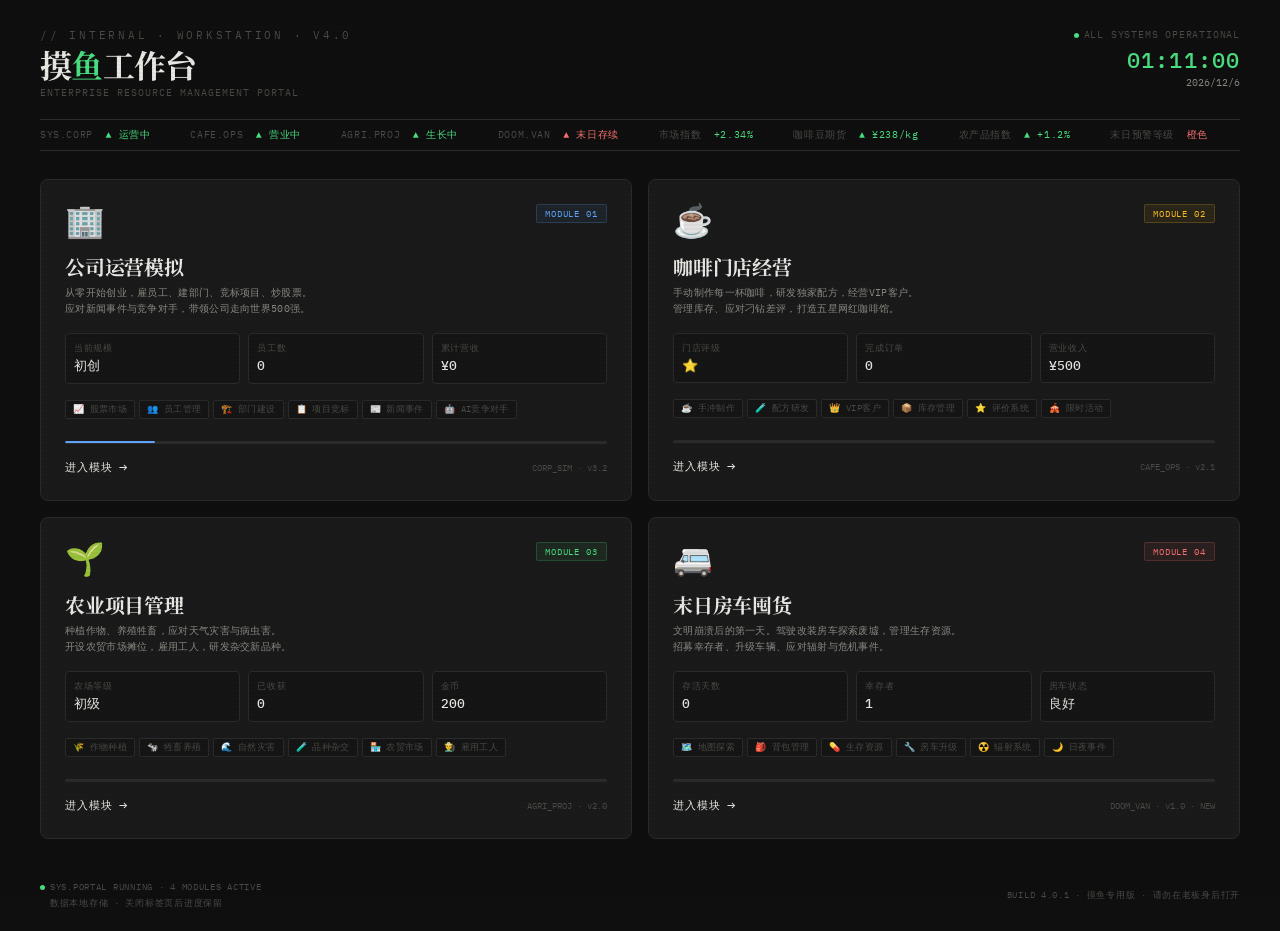
==== index.html @ 3b5c315c "Moyu games" ====
<!DOCTYPE html>
<html lang="zh-CN">
<head>
<meta charset="UTF-8">
<title>摸鱼工作台 · 内部系统</title>
<style>
@import url('https://fonts.googleapis.com/css2?family=IBM+Plex+Mono:wght@300;400;500;600&family=Noto+Serif+SC:wght@400;600;700&display=swap');
:root{
  --bg:#0e0f0e;--surface:#141514;--card:#191a19;--border:#2a2b2a;--border-l:#363736;
  --text:#e8e8e4;--muted:#8a8a84;--faint:#4a4a46;
  --green:#4ade80;--green-d:#16a34a;--green-l:rgba(74,222,128,.08);
  --amber:#fbbf24;--amber-d:#d97706;
  --blue:#60a5fa;--blue-d:#2563eb;--blue-l:rgba(96,165,250,.08);
  --red:#f87171;--red-d:#dc2626;
  --purple:#c084fc;
  --mono:'IBM Plex Mono',monospace;--serif:'Noto Serif SC',serif;
}
*{box-sizing:border-box;margin:0;padding:0}
html,body{height:100%}
body{font-family:var(--mono);background:var(--bg);color:var(--text);min-height:100vh;overflow-x:hidden}

/* SCANLINE OVERLAY */
body::after{content:'';position:fixed;inset:0;background:repeating-linear-gradient(0deg,transparent,transparent 2px,rgba(0,0,0,.03) 2px,rgba(0,0,0,.03) 4px);pointer-events:none;z-index:9999}

/* HEADER */
.header{padding:28px 40px 0;display:flex;align-items:flex-start;justify-content:space-between}
.logo-block{}
.logo-main{font-size:11px;letter-spacing:.25em;text-transform:uppercase;color:var(--faint);margin-bottom:6px}
.logo-title{font-family:var(--serif);font-size:32px;font-weight:700;color:var(--text);letter-spacing:-.02em;line-height:1}
.logo-title em{color:var(--green);font-style:normal}
.logo-sub{font-size:10px;color:var(--faint);letter-spacing:.1em;margin-top:6px}
.header-right{text-align:right}
.sys-status{font-size:10px;color:var(--faint);letter-spacing:.08em}
.sys-time{font-size:22px;font-weight:500;color:var(--green);letter-spacing:.05em;margin-top:4px}
.sys-date{font-size:10px;color:var(--muted);margin-top:2px}

/* TICKER */
.ticker{margin:20px 40px 0;border-top:1px solid var(--border);border-bottom:1px solid var(--border);padding:8px 0;overflow:hidden;position:relative}
.ticker-inner{display:flex;gap:40px;animation:ticker 30s linear infinite;white-space:nowrap}
.ticker-item{font-size:10px;color:var(--faint);letter-spacing:.06em}
.ticker-item span{color:var(--green);margin-left:6px}
@keyframes ticker{0%{transform:translateX(0)}100%{transform:translateX(-50%)}}

/* MAIN GRID */
.main{padding:28px 40px 40px;display:grid;grid-template-columns:1fr 1fr;grid-template-rows:auto auto;gap:16px}

/* GAME CARD */
.game-card{
  background:var(--card);border:1px solid var(--border);border-radius:8px;
  padding:24px;cursor:pointer;position:relative;overflow:hidden;
  transition:border-color .2s,transform .15s;
  display:flex;flex-direction:column;
}
.game-card:hover{border-color:var(--border-l);transform:translateY(-1px)}
.game-card::before{content:'';position:absolute;inset:0;opacity:0;transition:opacity .2s;pointer-events:none}
.game-card.corp::before{background:radial-gradient(ellipse at top left,rgba(96,165,250,.06),transparent 60%)}
.game-card.cafe::before{background:radial-gradient(ellipse at top left,rgba(251,191,36,.06),transparent 60%)}
.game-card.farm::before{background:radial-gradient(ellipse at top left,rgba(74,222,128,.06),transparent 60%)}
.game-card.doom::before{background:radial-gradient(ellipse at top left,rgba(248,113,113,.06),transparent 60%)}
.game-card:hover::before{opacity:1}

.card-top{display:flex;align-items:flex-start;justify-content:space-between;margin-bottom:16px}
.card-icon{font-size:32px;line-height:1}
.card-badge{font-size:9px;letter-spacing:.1em;padding:3px 8px;border-radius:2px;text-transform:uppercase}
.badge-blue{background:var(--blue-l);color:var(--blue);border:1px solid rgba(96,165,250,.2)}
.badge-amber{background:rgba(251,191,36,.08);color:var(--amber);border:1px solid rgba(251,191,36,.2)}
.badge-green{background:var(--green-l);color:var(--green);border:1px solid rgba(74,222,128,.2)}
.badge-red{background:rgba(248,113,113,.08);color:var(--red);border:1px solid rgba(248,113,113,.2)}

.card-name{font-family:var(--serif);font-size:20px;font-weight:700;color:var(--text);margin-bottom:4px;letter-spacing:-.01em}
.card-desc{font-size:10px;color:var(--muted);line-height:1.6;letter-spacing:.03em;margin-bottom:16px}

.card-stats{display:grid;grid-template-columns:repeat(3,1fr);gap:8px;margin-bottom:16px}
.cs{background:var(--surface);border:1px solid var(--border);border-radius:4px;padding:8px}
.cs-lbl{font-size:9px;color:var(--faint);text-transform:uppercase;letter-spacing:.08em;margin-bottom:2px}
.cs-val{font-size:13px;font-weight:500;color:var(--text)}

.card-features{display:flex;flex-wrap:wrap;gap:4px;margin-bottom:16px}
.feat{font-size:9px;color:var(--faint);background:var(--surface);border:1px solid var(--border);padding:2px 7px;border-radius:2px;letter-spacing:.04em}

.card-enter{display:flex;align-items:center;justify-content:space-between;padding-top:14px;border-top:1px solid var(--border)}
.enter-btn{font-size:11px;letter-spacing:.08em;color:var(--text);display:flex;align-items:center;gap:6px}
.enter-arrow{font-size:14px;transition:transform .2s}
.game-card:hover .enter-arrow{transform:translateX(4px)}
.enter-hint{font-size:9px;color:var(--faint)}

/* PROGRESS BAR */
.mini-bar{height:2px;background:var(--border);border-radius:1px;margin-top:6px;overflow:hidden}
.mini-fill{height:100%;border-radius:1px;transition:width .5s}
.fill-blue{background:var(--blue)}.fill-amber{background:var(--amber)}.fill-green{background:var(--green)}.fill-red{background:var(--red)}

/* BOTTOM STATUS */
.bottom{padding:0 40px 20px;display:flex;align-items:center;justify-content:space-between}
.sys-info{font-size:9px;color:var(--faint);letter-spacing:.08em;line-height:1.8}
.ver{font-size:9px;color:var(--faint);letter-spacing:.08em}

/* PULSE DOT */
.pdot{display:inline-block;width:5px;height:5px;border-radius:50%;margin-right:5px;vertical-align:middle}
.pdot-g{background:var(--green);animation:pdot 2s infinite}
.pdot-a{background:var(--amber);animation:pdot 2s .5s infinite}
@keyframes pdot{0%,100%{opacity:1}50%{opacity:.3}}

@keyframes fadeUp{from{opacity:0;transform:translateY(12px)}to{opacity:1;transform:translateY(0)}}
.game-card{animation:fadeUp .4s ease both}
.game-card:nth-child(1){animation-delay:.05s}
.game-card:nth-child(2){animation-delay:.1s}
.game-card:nth-child(3){animation-delay:.15s}
.game-card:nth-child(4){animation-delay:.2s}
</style>
</head>
<body>

<div class="header">
  <div class="logo-block">
    <div class="logo-main">// internal · workstation · v4.0</div>
    <div class="logo-title">摸<em>鱼</em>工作台</div>
    <div class="logo-sub">ENTERPRISE RESOURCE MANAGEMENT PORTAL</div>
  </div>
  <div class="header-right">
    <div class="sys-status"><span class="pdot pdot-g"></span>ALL SYSTEMS OPERATIONAL</div>
    <div class="sys-time" id="hub-time">--:--:--</div>
    <div class="sys-date" id="hub-date">----/--/--</div>
  </div>
</div>

<div class="ticker">
  <div class="ticker-inner" id="ticker-inner">
    <span class="ticker-item">SYS.CORP <span>▲ 运营中</span></span>
    <span class="ticker-item">CAFE.OPS <span>▲ 营业中</span></span>
    <span class="ticker-item">AGRI.PROJ <span>▲ 生长中</span></span>
    <span class="ticker-item">DOOM.VAN <span style="color:var(--red)">▲ 末日存续</span></span>
    <span class="ticker-item">市场指数 <span>+2.34%</span></span>
    <span class="ticker-item">咖啡豆期货 <span>▲ ¥238/kg</span></span>
    <span class="ticker-item">农产品指数 <span>▲ +1.2%</span></span>
    <span class="ticker-item">末日预警等级 <span style="color:var(--red)">橙色</span></span>
    <span class="ticker-item">SYS.CORP <span>▲ 运营中</span></span>
    <span class="ticker-item">CAFE.OPS <span>▲ 营业中</span></span>
    <span class="ticker-item">AGRI.PROJ <span>▲ 生长中</span></span>
    <span class="ticker-item">DOOM.VAN <span style="color:var(--red)">▲ 末日存续</span></span>
    <span class="ticker-item">市场指数 <span>+2.34%</span></span>
    <span class="ticker-item">咖啡豆期货 <span>▲ ¥238/kg</span></span>
    <span class="ticker-item">农产品指数 <span>▲ +1.2%</span></span>
    <span class="ticker-item">末日预警等级 <span style="color:var(--red)">橙色</span></span>
  </div>
</div>

<div class="main">
  <!-- CORP -->
  <div class="game-card corp" onclick="location.href='corp.html'">
    <div class="card-top">
      <div class="card-icon">🏢</div>
      <div class="card-badge badge-blue">MODULE 01</div>
    </div>
    <div class="card-name">公司运营模拟</div>
    <div class="card-desc">从零开始创业，雇员工、建部门、竞标项目、炒股票。<br>应对新闻事件与竞争对手，带领公司走向世界500强。</div>
    <div class="card-stats">
      <div class="cs"><div class="cs-lbl">当前规模</div><div class="cs-val" id="h-corp-size">初创</div></div>
      <div class="cs"><div class="cs-lbl">员工数</div><div class="cs-val" id="h-corp-staff">0</div></div>
      <div class="cs"><div class="cs-lbl">累计营收</div><div class="cs-val" id="h-corp-rev">¥0</div></div>
    </div>
    <div class="card-features">
      <span class="feat">📈 股票市场</span><span class="feat">👥 员工管理</span><span class="feat">🏗️ 部门建设</span>
      <span class="feat">📋 项目竞标</span><span class="feat">📰 新闻事件</span><span class="feat">🤖 AI竞争对手</span>
    </div>
    <div class="mini-bar"><div class="mini-fill fill-blue" id="h-corp-bar" style="width:5%"></div></div>
    <div class="card-enter">
      <div class="enter-btn">进入模块 <span class="enter-arrow">→</span></div>
      <div class="enter-hint">CORP_SIM · v3.2</div>
    </div>
  </div>

  <!-- CAFE -->
  <div class="game-card cafe" onclick="location.href='cafe.html'">
    <div class="card-top">
      <div class="card-icon">☕</div>
      <div class="card-badge badge-amber">MODULE 02</div>
    </div>
    <div class="card-name">咖啡门店经营</div>
    <div class="card-desc">手动制作每一杯咖啡，研发独家配方，经营VIP客户。<br>管理库存、应对刁钻差评，打造五星网红咖啡馆。</div>
    <div class="card-stats">
      <div class="cs"><div class="cs-lbl">门店评级</div><div class="cs-val" id="h-cafe-rating">⭐</div></div>
      <div class="cs"><div class="cs-lbl">完成订单</div><div class="cs-val" id="h-cafe-orders">0</div></div>
      <div class="cs"><div class="cs-lbl">营业收入</div><div class="cs-val" id="h-cafe-cash">¥500</div></div>
    </div>
    <div class="card-features">
      <span class="feat">☕ 手冲制作</span><span class="feat">🧪 配方研发</span><span class="feat">👑 VIP客户</span>
      <span class="feat">📦 库存管理</span><span class="feat">⭐ 评价系统</span><span class="feat">🎪 限时活动</span>
    </div>
    <div class="mini-bar"><div class="mini-fill fill-amber" id="h-cafe-bar" style="width:5%"></div></div>
    <div class="card-enter">
      <div class="enter-btn">进入模块 <span class="enter-arrow">→</span></div>
      <div class="enter-hint">CAFE_OPS · v2.1</div>
    </div>
  </div>

  <!-- FARM -->
  <div class="game-card farm" onclick="location.href='farm.html'">
    <div class="card-top">
      <div class="card-icon">🌱</div>
      <div class="card-badge badge-green">MODULE 03</div>
    </div>
    <div class="card-name">农业项目管理</div>
    <div class="card-desc">种植作物、养殖牲畜，应对天气灾害与病虫害。<br>开设农贸市场摊位，雇用工人，研发杂交新品种。</div>
    <div class="card-stats">
      <div class="cs"><div class="cs-lbl">农场等级</div><div class="cs-val" id="h-farm-level">初级</div></div>
      <div class="cs"><div class="cs-lbl">已收获</div><div class="cs-val" id="h-farm-harvest">0</div></div>
      <div class="cs"><div class="cs-lbl">金币</div><div class="cs-val" id="h-farm-gold">200</div></div>
    </div>
    <div class="card-features">
      <span class="feat">🌾 作物种植</span><span class="feat">🐄 牲畜养殖</span><span class="feat">🌊 自然灾害</span>
      <span class="feat">🧪 品种杂交</span><span class="feat">🏪 农贸市场</span><span class="feat">👨‍🌾 雇用工人</span>
    </div>
    <div class="mini-bar"><div class="mini-fill fill-green" id="h-farm-bar" style="width:5%"></div></div>
    <div class="card-enter">
      <div class="enter-btn">进入模块 <span class="enter-arrow">→</span></div>
      <div class="enter-hint">AGRI_PROJ · v2.0</div>
    </div>
  </div>

  <!-- DOOM -->
  <div class="game-card doom" onclick="location.href='doom.html'">
    <div class="card-top">
      <div class="card-icon">🚐</div>
      <div class="card-badge badge-red">MODULE 04</div>
    </div>
    <div class="card-name">末日房车囤货</div>
    <div class="card-desc">文明崩溃后的第一天。驾驶改装房车探索废墟，管理生存资源。<br>招募幸存者、升级车辆、应对辐射与危机事件。</div>
    <div class="card-stats">
      <div class="cs"><div class="cs-lbl">存活天数</div><div class="cs-val" id="h-doom-days">0</div></div>
      <div class="cs"><div class="cs-lbl">幸存者</div><div class="cs-val" id="h-doom-surv">1</div></div>
      <div class="cs"><div class="cs-lbl">房车状态</div><div class="cs-val" id="h-doom-van">良好</div></div>
    </div>
    <div class="card-features">
      <span class="feat">🗺️ 地图探索</span><span class="feat">🎒 背包管理</span><span class="feat">💊 生存资源</span>
      <span class="feat">🔧 房车升级</span><span class="feat">☢️ 辐射系统</span><span class="feat">🌙 日夜事件</span>
    </div>
    <div class="mini-bar"><div class="mini-fill fill-red" id="h-doom-bar" style="width:5%"></div></div>
    <div class="card-enter">
      <div class="enter-btn">进入模块 <span class="enter-arrow">→</span></div>
      <div class="enter-hint">DOOM_VAN · v1.0 · NEW</div>
    </div>
  </div>
</div>

<div class="bottom">
  <div class="sys-info">
    <span class="pdot pdot-g"></span>SYS.PORTAL RUNNING · 4 MODULES ACTIVE<br>
    <span style="margin-left:10px">数据本地存储 · 关闭标签页后进度保留</span>
  </div>
  <div class="ver">BUILD 4.0.1 · 摸鱼专用版 · 请勿在老板身后打开</div>
</div>

<script>
function tick(){
  const n=new Date();
  document.getElementById('hub-time').textContent=n.toTimeString().slice(0,8);
  document.getElementById('hub-date').textContent=n.toLocaleDateString('zh-CN');
  // Load saved data
  try{
    const cs=JSON.parse(localStorage.getItem('corp')||'{}');
    const lvls=['初创','小型','中型','大型','跨国','500强'];
    document.getElementById('h-corp-size').textContent=lvls[Math.min((cs.level||1)-1,5)];
    document.getElementById('h-corp-staff').textContent=Object.values(cs.staffCounts||{}).reduce((a,b)=>a+b,0);
    const t=cs.total||0;
    document.getElementById('h-corp-rev').textContent=t>=1e6?'¥'+(t/1e6).toFixed(1)+'M':t>=1e3?'¥'+(t/1e3).toFixed(0)+'K':'¥'+Math.floor(t);
    document.getElementById('h-corp-bar').style.width=Math.min(95,((cs.level||1)/6)*100)+'%';

    const cf=JSON.parse(localStorage.getItem('cafe')||'{}');
    const stars=['⭐','⭐⭐','⭐⭐⭐','⭐⭐⭐⭐','⭐⭐⭐⭐⭐'];
    document.getElementById('h-cafe-rating').textContent=stars[Math.min((cf.starLevel||0),4)];
    document.getElementById('h-cafe-orders').textContent=cf.done||0;
    const cc=cf.cash||500;
    document.getElementById('h-cafe-cash').textContent=cc>=1e3?'¥'+(cc/1e3).toFixed(1)+'K':'¥'+Math.floor(cc);
    document.getElementById('h-cafe-bar').style.width=Math.min(95,((cf.done||0)/500)*100)+'%';

    const fm=JSON.parse(localStorage.getItem('farm')||'{}');
    const fls=['初级','中级','高级','专家','大师'];
    document.getElementById('h-farm-level').textContent=fls[Math.min(Math.floor((fm.harvested||0)/50),4)];
    document.getElementById('h-farm-harvest').textContent=fm.harvested||0;
    document.getElementById('h-farm-gold').textContent=Math.floor(fm.gold||200);
    document.getElementById('h-farm-bar').style.width=Math.min(95,((fm.harvested||0)/500)*100)+'%';

    const dm=JSON.parse(localStorage.getItem('doom')||'{}');
    document.getElementById('h-doom-days').textContent=dm.day||0;
    document.getElementById('h-doom-surv').textContent=(dm.survivors||[]).length||1;
    const vhp=dm.vanHp||100;
    document.getElementById('h-doom-van').textContent=vhp>=80?'良好':vhp>=50?'受损':vhp>=25?'危险':'报废';
    document.getElementById('h-doom-bar').style.width=Math.min(95,((dm.day||0)/100)*100)+'%';
  }catch(e){}
}
setInterval(tick,1000);tick();
</script>
</body>
</html>
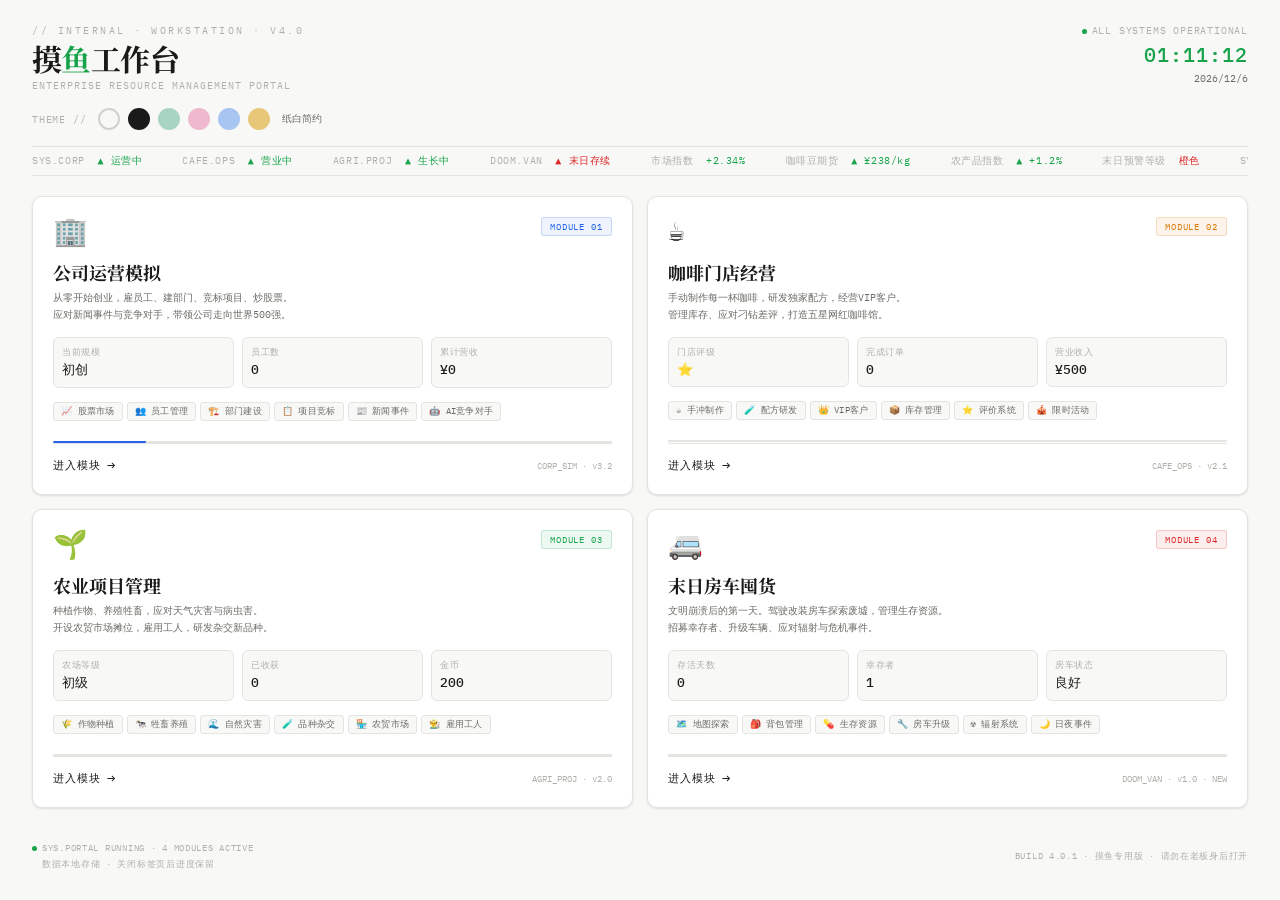
==== commit 42ff59ee: "update" ====
--- a/index.html
+++ b/index.html
@@ -2,95 +2,235 @@
 <html lang="zh-CN">
 <head>
 <meta charset="UTF-8">
+<meta name="viewport" content="width=device-width, initial-scale=1.0">
 <title>摸鱼工作台 · 内部系统</title>
 <style>
 @import url('https://fonts.googleapis.com/css2?family=IBM+Plex+Mono:wght@300;400;500;600&family=Noto+Serif+SC:wght@400;600;700&display=swap');
-:root{
-  --bg:#0e0f0e;--surface:#141514;--card:#191a19;--border:#2a2b2a;--border-l:#363736;
+
+/* ===== THEME DEFINITIONS ===== */
+:root {
+  --mono:'IBM Plex Mono',monospace;
+  --serif:'Noto Serif SC',serif;
+}
+
+/* 1. 纸白简约 (default) */
+[data-theme="white"] {
+  --bg:#f8f8f6;--surface:#ffffff;--card:#ffffff;
+  --border:#e4e4e0;--border-l:#d0d0cc;
+  --text:#1a1a18;--muted:#6b6b66;--faint:#b0b0aa;
+  --green:#16a34a;--green-d:#15803d;--green-l:rgba(22,163,74,.08);
+  --amber:#d97706;--amber-d:#b45309;
+  --blue:#2563eb;--blue-d:#1d4ed8;--blue-l:rgba(37,99,235,.08);
+  --red:#dc2626;--red-d:#b91c1c;
+  --purple:#7c3aed;
+  --shadow:0 1px 3px rgba(0,0,0,.08),0 1px 2px rgba(0,0,0,.04);
+  --scanline:none;
+}
+
+/* 2. 暗黑终端 */
+[data-theme="dark"] {
+  --bg:#0e0f0e;--surface:#141514;--card:#191a19;
+  --border:#2a2b2a;--border-l:#363736;
   --text:#e8e8e4;--muted:#8a8a84;--faint:#4a4a46;
   --green:#4ade80;--green-d:#16a34a;--green-l:rgba(74,222,128,.08);
   --amber:#fbbf24;--amber-d:#d97706;
   --blue:#60a5fa;--blue-d:#2563eb;--blue-l:rgba(96,165,250,.08);
   --red:#f87171;--red-d:#dc2626;
   --purple:#c084fc;
-  --mono:'IBM Plex Mono',monospace;--serif:'Noto Serif SC',serif;
-}
+  --shadow:none;
+  --scanline:repeating-linear-gradient(0deg,transparent,transparent 2px,rgba(0,0,0,.03) 2px,rgba(0,0,0,.03) 4px);
+}
+
+/* 3. 薄荷绿 */
+[data-theme="mint"] {
+  --bg:#f0f7f4;--surface:#ffffff;--card:#ffffff;
+  --border:#c8e6da;--border-l:#a8d5c2;
+  --text:#1a2e26;--muted:#5a7a6e;--faint:#a0bfb4;
+  --green:#0d9063;--green-d:#0a7a54;--green-l:rgba(13,144,99,.08);
+  --amber:#d97706;--amber-d:#b45309;
+  --blue:#0369a1;--blue-d:#075985;--blue-l:rgba(3,105,161,.08);
+  --red:#dc2626;--red-d:#b91c1c;
+  --purple:#6d28d9;
+  --shadow:0 1px 3px rgba(0,0,0,.06);
+  --scanline:none;
+}
+
+/* 4. 樱花粉 */
+[data-theme="sakura"] {
+  --bg:#fdf4f7;--surface:#ffffff;--card:#ffffff;
+  --border:#f0d0dc;--border-l:#e0b0c0;
+  --text:#2a1a20;--muted:#7a5060;--faint:#c4a0b0;
+  --green:#16a34a;--green-d:#15803d;--green-l:rgba(22,163,74,.08);
+  --amber:#d97706;--amber-d:#b45309;
+  --blue:#7c3aed;--blue-d:#6d28d9;--blue-l:rgba(124,58,237,.08);
+  --red:#e11d48;--red-d:#be123c;
+  --purple:#db2777;
+  --shadow:0 1px 3px rgba(180,80,100,.08);
+  --scanline:none;
+}
+
+/* 5. 天空蓝 */
+[data-theme="sky"] {
+  --bg:#f0f6ff;--surface:#ffffff;--card:#ffffff;
+  --border:#c8dcf8;--border-l:#a8c4f0;
+  --text:#1a2040;--muted:#5060a0;--faint:#a0b0d8;
+  --green:#0d9488;--green-d:#0f766e;--green-l:rgba(13,148,136,.08);
+  --amber:#d97706;--amber-d:#b45309;
+  --blue:#2563eb;--blue-d:#1d4ed8;--blue-l:rgba(37,99,235,.08);
+  --red:#dc2626;--red-d:#b91c1c;
+  --purple:#7c3aed;
+  --shadow:0 1px 3px rgba(37,99,235,.08);
+  --scanline:none;
+}
+
+/* 6. 暖橙米 */
+[data-theme="warm"] {
+  --bg:#fdf8f0;--surface:#ffffff;--card:#ffffff;
+  --border:#ede0c8;--border-l:#d8c8a8;
+  --text:#2a2018;--muted:#7a6040;--faint:#c0a878;
+  --green:#16a34a;--green-d:#15803d;--green-l:rgba(22,163,74,.08);
+  --amber:#d97706;--amber-d:#b45309;--amber-l:rgba(217,119,6,.08);
+  --blue:#2563eb;--blue-d:#1d4ed8;--blue-l:rgba(37,99,235,.08);
+  --red:#dc2626;--red-d:#b91c1c;
+  --purple:#7c3aed;
+  --shadow:0 1px 3px rgba(180,120,40,.08);
+  --scanline:none;
+}
+
+/* ===== BASE STYLES ===== */
 *{box-sizing:border-box;margin:0;padding:0}
 html,body{height:100%}
-body{font-family:var(--mono);background:var(--bg);color:var(--text);min-height:100vh;overflow-x:hidden}
-
-/* SCANLINE OVERLAY */
-body::after{content:'';position:fixed;inset:0;background:repeating-linear-gradient(0deg,transparent,transparent 2px,rgba(0,0,0,.03) 2px,rgba(0,0,0,.03) 4px);pointer-events:none;z-index:9999}
+body{
+  font-family:var(--mono);
+  background:var(--bg);
+  color:var(--text);
+  min-height:100vh;
+  overflow-x:hidden;
+  transition:background .25s,color .25s;
+}
+body::after{
+  content:'';position:fixed;inset:0;
+  background:var(--scanline,none);
+  pointer-events:none;z-index:9999;
+}
 
 /* HEADER */
-.header{padding:28px 40px 0;display:flex;align-items:flex-start;justify-content:space-between}
+.header{
+  padding:24px 32px 0;
+  display:flex;align-items:flex-start;justify-content:space-between;
+  flex-wrap:wrap;gap:12px;
+}
 .logo-block{}
-.logo-main{font-size:11px;letter-spacing:.25em;text-transform:uppercase;color:var(--faint);margin-bottom:6px}
-.logo-title{font-family:var(--serif);font-size:32px;font-weight:700;color:var(--text);letter-spacing:-.02em;line-height:1}
+.logo-main{font-size:10px;letter-spacing:.25em;text-transform:uppercase;color:var(--faint);margin-bottom:6px}
+.logo-title{font-family:var(--serif);font-size:30px;font-weight:700;color:var(--text);letter-spacing:-.02em;line-height:1}
 .logo-title em{color:var(--green);font-style:normal}
 .logo-sub{font-size:10px;color:var(--faint);letter-spacing:.1em;margin-top:6px}
-.header-right{text-align:right}
+.header-right{text-align:right;display:flex;flex-direction:column;align-items:flex-end;gap:4px}
 .sys-status{font-size:10px;color:var(--faint);letter-spacing:.08em}
-.sys-time{font-size:22px;font-weight:500;color:var(--green);letter-spacing:.05em;margin-top:4px}
-.sys-date{font-size:10px;color:var(--muted);margin-top:2px}
+.sys-time{font-size:20px;font-weight:500;color:var(--green);letter-spacing:.05em}
+.sys-date{font-size:10px;color:var(--muted)}
+
+/* THEME SWITCHER */
+.theme-bar{
+  margin:16px 32px 0;
+  display:flex;align-items:center;gap:8px;
+  flex-wrap:wrap;
+}
+.theme-label{font-size:10px;color:var(--faint);letter-spacing:.08em;margin-right:4px;white-space:nowrap}
+.theme-btn{
+  width:22px;height:22px;border-radius:50%;
+  border:2px solid transparent;
+  cursor:pointer;transition:transform .15s,border-color .15s;
+  position:relative;
+}
+.theme-btn:hover{transform:scale(1.15)}
+.theme-btn.active{border-color:var(--text)}
+.theme-btn[data-t="white"]{background:#f8f8f6;border-color:#d0d0cc}
+.theme-btn[data-t="dark"]{background:#191a19}
+.theme-btn[data-t="mint"]{background:#a8d5c2}
+.theme-btn[data-t="sakura"]{background:#f0b8cc}
+.theme-btn[data-t="sky"]{background:#a8c4f0}
+.theme-btn[data-t="warm"]{background:#e8c878}
+.theme-name{font-size:10px;color:var(--muted);margin-left:4px}
 
 /* TICKER */
-.ticker{margin:20px 40px 0;border-top:1px solid var(--border);border-bottom:1px solid var(--border);padding:8px 0;overflow:hidden;position:relative}
+.ticker{
+  margin:16px 32px 0;
+  border-top:1px solid var(--border);
+  border-bottom:1px solid var(--border);
+  padding:7px 0;overflow:hidden;position:relative;
+}
 .ticker-inner{display:flex;gap:40px;animation:ticker 30s linear infinite;white-space:nowrap}
 .ticker-item{font-size:10px;color:var(--faint);letter-spacing:.06em}
 .ticker-item span{color:var(--green);margin-left:6px}
 @keyframes ticker{0%{transform:translateX(0)}100%{transform:translateX(-50%)}}
 
 /* MAIN GRID */
-.main{padding:28px 40px 40px;display:grid;grid-template-columns:1fr 1fr;grid-template-rows:auto auto;gap:16px}
+.main{
+  padding:20px 32px 32px;
+  display:grid;
+  grid-template-columns:1fr 1fr;
+  gap:14px;
+}
 
 /* GAME CARD */
 .game-card{
-  background:var(--card);border:1px solid var(--border);border-radius:8px;
-  padding:24px;cursor:pointer;position:relative;overflow:hidden;
-  transition:border-color .2s,transform .15s;
+  background:var(--card);
+  border:1px solid var(--border);
+  border-radius:10px;
+  padding:20px;
+  cursor:pointer;
+  position:relative;overflow:hidden;
+  transition:border-color .2s,transform .15s,box-shadow .2s;
   display:flex;flex-direction:column;
-}
-.game-card:hover{border-color:var(--border-l);transform:translateY(-1px)}
+  box-shadow:var(--shadow);
+}
+.game-card:hover{border-color:var(--border-l);transform:translateY(-2px);box-shadow:0 4px 12px rgba(0,0,0,.1)}
 .game-card::before{content:'';position:absolute;inset:0;opacity:0;transition:opacity .2s;pointer-events:none}
-.game-card.corp::before{background:radial-gradient(ellipse at top left,rgba(96,165,250,.06),transparent 60%)}
-.game-card.cafe::before{background:radial-gradient(ellipse at top left,rgba(251,191,36,.06),transparent 60%)}
-.game-card.farm::before{background:radial-gradient(ellipse at top left,rgba(74,222,128,.06),transparent 60%)}
-.game-card.doom::before{background:radial-gradient(ellipse at top left,rgba(248,113,113,.06),transparent 60%)}
+.game-card.corp::before{background:radial-gradient(ellipse at top left,var(--blue-l),transparent 60%)}
+.game-card.cafe::before{background:radial-gradient(ellipse at top left,rgba(217,119,6,.06),transparent 60%)}
+.game-card.farm::before{background:radial-gradient(ellipse at top left,var(--green-l),transparent 60%)}
+.game-card.doom::before{background:radial-gradient(ellipse at top left,rgba(220,38,38,.06),transparent 60%)}
 .game-card:hover::before{opacity:1}
 
-.card-top{display:flex;align-items:flex-start;justify-content:space-between;margin-bottom:16px}
-.card-icon{font-size:32px;line-height:1}
-.card-badge{font-size:9px;letter-spacing:.1em;padding:3px 8px;border-radius:2px;text-transform:uppercase}
-.badge-blue{background:var(--blue-l);color:var(--blue);border:1px solid rgba(96,165,250,.2)}
-.badge-amber{background:rgba(251,191,36,.08);color:var(--amber);border:1px solid rgba(251,191,36,.2)}
-.badge-green{background:var(--green-l);color:var(--green);border:1px solid rgba(74,222,128,.2)}
-.badge-red{background:rgba(248,113,113,.08);color:var(--red);border:1px solid rgba(248,113,113,.2)}
-
-.card-name{font-family:var(--serif);font-size:20px;font-weight:700;color:var(--text);margin-bottom:4px;letter-spacing:-.01em}
-.card-desc{font-size:10px;color:var(--muted);line-height:1.6;letter-spacing:.03em;margin-bottom:16px}
-
-.card-stats{display:grid;grid-template-columns:repeat(3,1fr);gap:8px;margin-bottom:16px}
-.cs{background:var(--surface);border:1px solid var(--border);border-radius:4px;padding:8px}
+.card-top{display:flex;align-items:flex-start;justify-content:space-between;margin-bottom:14px}
+.card-icon{font-size:28px;line-height:1}
+.card-badge{font-size:9px;letter-spacing:.1em;padding:3px 8px;border-radius:3px;text-transform:uppercase}
+.badge-blue{background:var(--blue-l);color:var(--blue);border:1px solid rgba(37,99,235,.2)}
+.badge-amber{background:rgba(217,119,6,.08);color:var(--amber);border:1px solid rgba(217,119,6,.2)}
+.badge-green{background:var(--green-l);color:var(--green);border:1px solid rgba(22,163,74,.2)}
+.badge-red{background:rgba(220,38,38,.08);color:var(--red);border:1px solid rgba(220,38,38,.2)}
+
+.card-name{font-family:var(--serif);font-size:18px;font-weight:700;color:var(--text);margin-bottom:4px}
+.card-desc{font-size:10px;color:var(--muted);line-height:1.7;margin-bottom:14px}
+
+.card-stats{display:grid;grid-template-columns:repeat(3,1fr);gap:8px;margin-bottom:14px}
+.cs{background:var(--bg);border:1px solid var(--border);border-radius:6px;padding:8px}
 .cs-lbl{font-size:9px;color:var(--faint);text-transform:uppercase;letter-spacing:.08em;margin-bottom:2px}
 .cs-val{font-size:13px;font-weight:500;color:var(--text)}
 
-.card-features{display:flex;flex-wrap:wrap;gap:4px;margin-bottom:16px}
-.feat{font-size:9px;color:var(--faint);background:var(--surface);border:1px solid var(--border);padding:2px 7px;border-radius:2px;letter-spacing:.04em}
-
-.card-enter{display:flex;align-items:center;justify-content:space-between;padding-top:14px;border-top:1px solid var(--border)}
+.card-features{display:flex;flex-wrap:wrap;gap:4px;margin-bottom:14px}
+.feat{font-size:9px;color:var(--muted);background:var(--bg);border:1px solid var(--border);padding:2px 7px;border-radius:3px;letter-spacing:.03em}
+
+.card-enter{display:flex;align-items:center;justify-content:space-between;padding-top:12px;border-top:1px solid var(--border);margin-top:auto}
 .enter-btn{font-size:11px;letter-spacing:.08em;color:var(--text);display:flex;align-items:center;gap:6px}
 .enter-arrow{font-size:14px;transition:transform .2s}
 .game-card:hover .enter-arrow{transform:translateX(4px)}
 .enter-hint{font-size:9px;color:var(--faint)}
 
-/* PROGRESS BAR */
 .mini-bar{height:2px;background:var(--border);border-radius:1px;margin-top:6px;overflow:hidden}
 .mini-fill{height:100%;border-radius:1px;transition:width .5s}
-.fill-blue{background:var(--blue)}.fill-amber{background:var(--amber)}.fill-green{background:var(--green)}.fill-red{background:var(--red)}
-
-/* BOTTOM STATUS */
-.bottom{padding:0 40px 20px;display:flex;align-items:center;justify-content:space-between}
+.fill-blue{background:var(--blue)}
+.fill-amber{background:var(--amber)}
+.fill-green{background:var(--green)}
+.fill-red{background:var(--red)}
+
+/* BOTTOM */
+.bottom{
+  padding:0 32px 20px;
+  display:flex;align-items:center;justify-content:space-between;
+  flex-wrap:wrap;gap:8px;
+}
 .sys-info{font-size:9px;color:var(--faint);letter-spacing:.08em;line-height:1.8}
 .ver{font-size:9px;color:var(--faint);letter-spacing:.08em}
 
@@ -106,9 +246,37 @@
 .game-card:nth-child(2){animation-delay:.1s}
 .game-card:nth-child(3){animation-delay:.15s}
 .game-card:nth-child(4){animation-delay:.2s}
+
+/* ===== MOBILE ===== */
+@media(max-width:640px){
+  .header{padding:16px 16px 0}
+  .logo-title{font-size:24px}
+  .theme-bar{margin:12px 16px 0}
+  .ticker{margin:12px 16px 0}
+  .main{padding:14px 16px 24px;grid-template-columns:1fr;gap:12px}
+  .bottom{padding:0 16px 16px}
+  .card-stats{grid-template-columns:repeat(3,1fr)}
+  .header-right{display:none}
+}
+@media(max-width:400px){
+  .card-stats{grid-template-columns:repeat(2,1fr)}
+  .card-features .feat:nth-child(n+5){display:none}
+}
 </style>
 </head>
 <body>
+
+<script>
+// Apply theme immediately to avoid flash
+(function(){
+  var t=localStorage.getItem('moyu-theme')||'white';
+  document.documentElement.setAttribute('data-theme',t);
+  // Also set on body once ready
+  document.addEventListener('DOMContentLoaded',function(){
+    document.body.parentElement.setAttribute('data-theme',t);
+  });
+})();
+</script>
 
 <div class="header">
   <div class="logo-block">
@@ -123,8 +291,19 @@
   </div>
 </div>
 
+<div class="theme-bar">
+  <span class="theme-label">THEME //</span>
+  <button class="theme-btn" data-t="white" title="纸白简约" onclick="setTheme('white')"></button>
+  <button class="theme-btn" data-t="dark" title="暗黑终端" onclick="setTheme('dark')"></button>
+  <button class="theme-btn" data-t="mint" title="薄荷绿" onclick="setTheme('mint')"></button>
+  <button class="theme-btn" data-t="sakura" title="樱花粉" onclick="setTheme('sakura')"></button>
+  <button class="theme-btn" data-t="sky" title="天空蓝" onclick="setTheme('sky')"></button>
+  <button class="theme-btn" data-t="warm" title="暖橙米" onclick="setTheme('warm')"></button>
+  <span class="theme-name" id="theme-name">纸白简约</span>
+</div>
+
 <div class="ticker">
-  <div class="ticker-inner" id="ticker-inner">
+  <div class="ticker-inner">
     <span class="ticker-item">SYS.CORP <span>▲ 运营中</span></span>
     <span class="ticker-item">CAFE.OPS <span>▲ 营业中</span></span>
     <span class="ticker-item">AGRI.PROJ <span>▲ 生长中</span></span>
@@ -145,7 +324,6 @@
 </div>
 
 <div class="main">
-  <!-- CORP -->
   <div class="game-card corp" onclick="location.href='corp.html'">
     <div class="card-top">
       <div class="card-icon">🏢</div>
@@ -169,7 +347,6 @@
     </div>
   </div>
 
-  <!-- CAFE -->
   <div class="game-card cafe" onclick="location.href='cafe.html'">
     <div class="card-top">
       <div class="card-icon">☕</div>
@@ -193,7 +370,6 @@
     </div>
   </div>
 
-  <!-- FARM -->
   <div class="game-card farm" onclick="location.href='farm.html'">
     <div class="card-top">
       <div class="card-icon">🌱</div>
@@ -217,7 +393,6 @@
     </div>
   </div>
 
-  <!-- DOOM -->
   <div class="game-card doom" onclick="location.href='doom.html'">
     <div class="card-top">
       <div class="card-icon">🚐</div>
@@ -251,11 +426,29 @@
 </div>
 
 <script>
+const THEME_NAMES={white:'纸白简约',dark:'暗黑终端',mint:'薄荷绿',sakura:'樱花粉',sky:'天空蓝',warm:'暖橙米'};
+
+function setTheme(t){
+  localStorage.setItem('moyu-theme',t);
+  document.documentElement.setAttribute('data-theme',t);
+  document.querySelectorAll('.theme-btn').forEach(b=>{
+    b.classList.toggle('active',b.dataset.t===t);
+  });
+  document.getElementById('theme-name').textContent=THEME_NAMES[t]||t;
+}
+
+// Init
+(function(){
+  const t=localStorage.getItem('moyu-theme')||'white';
+  setTheme(t);
+})();
+
 function tick(){
   const n=new Date();
-  document.getElementById('hub-time').textContent=n.toTimeString().slice(0,8);
-  document.getElementById('hub-date').textContent=n.toLocaleDateString('zh-CN');
-  // Load saved data
+  const el=document.getElementById('hub-time');
+  const ed=document.getElementById('hub-date');
+  if(el)el.textContent=n.toTimeString().slice(0,8);
+  if(ed)ed.textContent=n.toLocaleDateString('zh-CN');
   try{
     const cs=JSON.parse(localStorage.getItem('corp')||'{}');
     const lvls=['初创','小型','中型','大型','跨国','500强'];
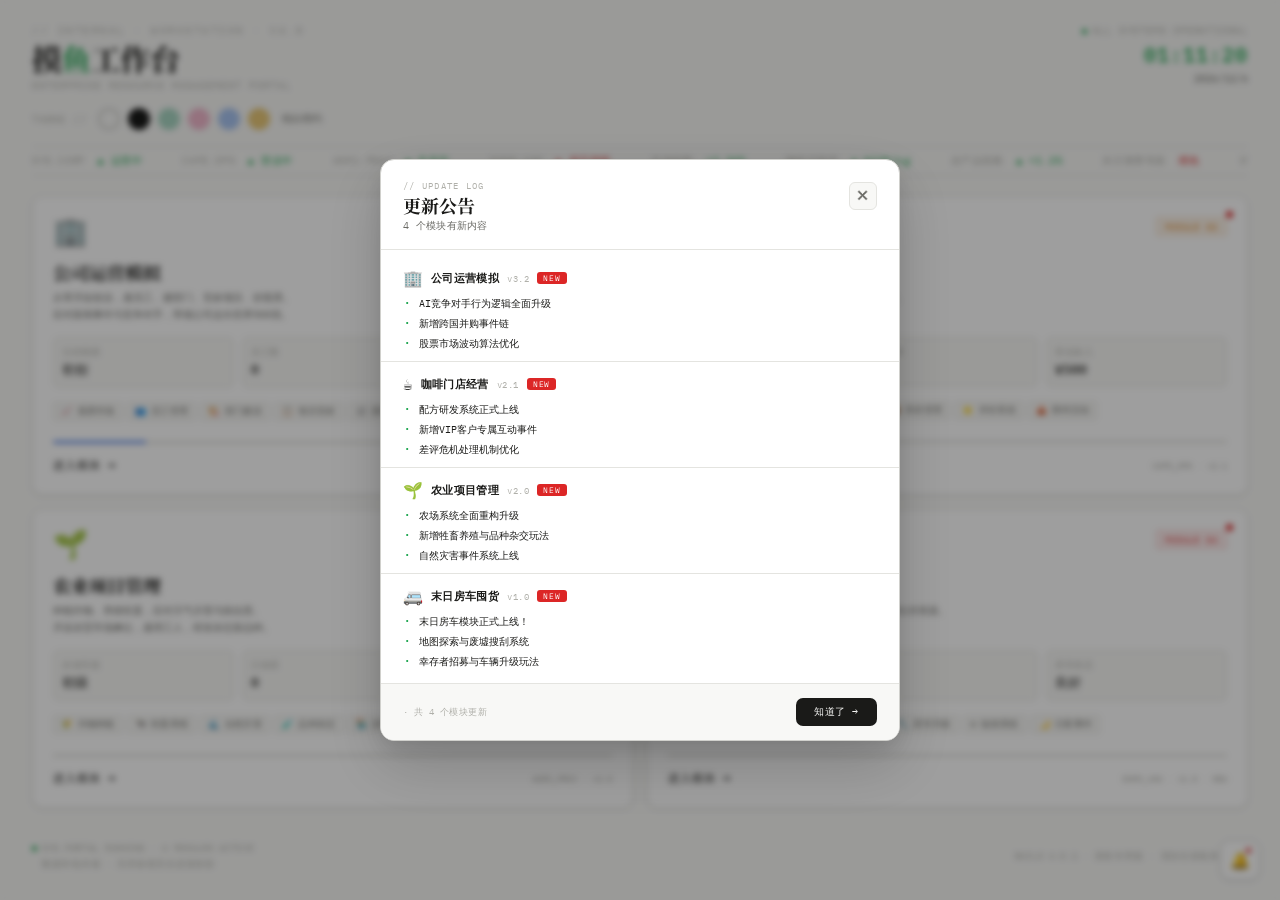
==== commit 3a4e83f9: "up date" ====
--- a/index.html
+++ b/index.html
@@ -242,6 +242,136 @@
 
 @keyframes fadeUp{from{opacity:0;transform:translateY(12px)}to{opacity:1;transform:translateY(0)}}
 .game-card{animation:fadeUp .4s ease both}
+
+/* ── CARD NEW DOT ── */
+.card-new-dot{
+  position:absolute;top:14px;right:14px;
+  width:7px;height:7px;border-radius:50%;
+  background:var(--red);
+  box-shadow:0 0 0 2px var(--card);
+  display:none;
+}
+.card-new-dot.on{display:block;animation:newpulse 1.8s ease-in-out infinite}
+@keyframes newpulse{0%,100%{box-shadow:0 0 0 2px var(--card),0 0 0 4px transparent}50%{box-shadow:0 0 0 2px var(--card),0 0 0 5px rgba(220,38,38,.25)}}
+
+/* ── CHANGELOG MODAL OVERLAY ── */
+.cl-overlay{
+  position:fixed;inset:0;
+  background:rgba(0,0,0,.38);
+  backdrop-filter:blur(3px);
+  -webkit-backdrop-filter:blur(3px);
+  z-index:1000;
+  display:flex;align-items:center;justify-content:center;
+  opacity:0;pointer-events:none;
+  transition:opacity .22s ease;
+}
+.cl-overlay.show{opacity:1;pointer-events:all}
+
+/* ── MODAL CARD ── */
+.cl-modal{
+  background:var(--surface);
+  border:1px solid var(--border-l);
+  border-radius:14px;
+  width:min(520px,92vw);
+  max-height:80vh;
+  display:flex;flex-direction:column;
+  box-shadow:0 24px 60px rgba(0,0,0,.18),0 8px 20px rgba(0,0,0,.1);
+  transform:translateY(16px) scale(.97);
+  transition:transform .25s cubic-bezier(.34,1.3,.64,1);
+  overflow:hidden;
+}
+.cl-overlay.show .cl-modal{transform:translateY(0) scale(1)}
+
+.cl-modal-head{
+  padding:20px 22px 16px;
+  border-bottom:1px solid var(--border);
+  display:flex;align-items:flex-start;justify-content:space-between;gap:12px;
+  flex-shrink:0;
+}
+.cl-head-left{}
+.cl-head-eyebrow{font-size:9px;letter-spacing:.14em;text-transform:uppercase;color:var(--faint);margin-bottom:5px}
+.cl-head-title{font-family:var(--serif);font-size:18px;font-weight:700;color:var(--text);line-height:1.1}
+.cl-head-sub{font-size:10px;color:var(--muted);margin-top:4px;letter-spacing:.03em}
+.cl-close{
+  width:28px;height:28px;border-radius:6px;border:1px solid var(--border);
+  background:var(--bg);color:var(--muted);
+  font-size:14px;cursor:pointer;
+  display:flex;align-items:center;justify-content:center;
+  flex-shrink:0;margin-top:2px;
+  transition:background .15s,color .15s,border-color .15s;
+}
+.cl-close:hover{background:var(--border);color:var(--text);border-color:var(--border-l)}
+
+.cl-modal-body{
+  overflow-y:auto;padding:6px 0 4px;
+  flex:1;
+  scrollbar-width:thin;scrollbar-color:var(--border) transparent;
+}
+.cl-modal-body::-webkit-scrollbar{width:4px}
+.cl-modal-body::-webkit-scrollbar-thumb{background:var(--border);border-radius:2px}
+
+/* ── GROUP: one per module ── */
+.cl-group{padding:14px 22px 10px;border-bottom:1px solid var(--border)}
+.cl-group:last-child{border-bottom:none}
+.cl-group-head{display:flex;align-items:center;gap:8px;margin-bottom:10px}
+.cl-group-icon{font-size:16px;line-height:1}
+.cl-group-name{font-size:11px;font-weight:600;color:var(--text);letter-spacing:.03em}
+.cl-group-ver{font-size:9px;color:var(--faint);letter-spacing:.06em}
+.cl-new-tag{
+  font-size:8px;letter-spacing:.1em;padding:1px 6px;border-radius:3px;
+  background:var(--red);color:#fff;text-transform:uppercase;
+  animation:newpulse2 2s infinite;
+}
+@keyframes newpulse2{0%,100%{opacity:1}50%{opacity:.7}}
+
+.cl-items{display:flex;flex-direction:column;gap:5px}
+.cl-item{
+  display:flex;align-items:baseline;gap:8px;
+  font-size:10px;color:var(--muted);line-height:1.5;
+}
+.cl-item::before{
+  content:'·';color:var(--faint);flex-shrink:0;
+  font-size:14px;line-height:1;margin-top:-1px;
+}
+.cl-item b{color:var(--text);font-weight:500}
+.cl-item.is-new{color:var(--text)}
+.cl-item.is-new::before{color:var(--green)}
+
+/* ── FOOTER ── */
+.cl-modal-foot{
+  padding:14px 22px;border-top:1px solid var(--border);
+  display:flex;align-items:center;justify-content:space-between;gap:10px;
+  flex-shrink:0;background:var(--bg);
+}
+.cl-foot-tip{font-size:9px;color:var(--faint);letter-spacing:.05em}
+.cl-foot-btn{
+  padding:7px 18px;border-radius:7px;
+  background:var(--text);color:var(--bg);
+  font-family:var(--mono);font-size:10px;letter-spacing:.06em;
+  border:none;cursor:pointer;
+  transition:opacity .15s;
+}
+.cl-foot-btn:hover{opacity:.82}
+
+/* ── ANNOUNCE BELL (corner trigger) ── */
+.cl-bell{
+  position:fixed;bottom:20px;right:20px;
+  width:40px;height:40px;border-radius:10px;
+  background:var(--surface);border:1px solid var(--border-l);
+  box-shadow:var(--shadow);
+  display:flex;align-items:center;justify-content:center;
+  cursor:pointer;font-size:16px;
+  transition:transform .15s,box-shadow .15s;
+  z-index:500;
+}
+.cl-bell:hover{transform:translateY(-2px);box-shadow:0 4px 14px rgba(0,0,0,.12)}
+.cl-bell-dot{
+  position:absolute;top:6px;right:7px;
+  width:7px;height:7px;border-radius:50%;
+  background:var(--red);border:1.5px solid var(--surface);
+  display:none;animation:newpulse 1.8s ease-in-out infinite;
+}
+.cl-bell-dot.on{display:block}
 .game-card:nth-child(1){animation-delay:.05s}
 .game-card:nth-child(2){animation-delay:.1s}
 .game-card:nth-child(3){animation-delay:.15s}
@@ -325,6 +455,7 @@
 
 <div class="main">
   <div class="game-card corp" onclick="location.href='corp.html'">
+    <div class="card-new-dot" id="dot-corp"></div>
     <div class="card-top">
       <div class="card-icon">🏢</div>
       <div class="card-badge badge-blue">MODULE 01</div>
@@ -348,6 +479,7 @@
   </div>
 
   <div class="game-card cafe" onclick="location.href='cafe.html'">
+    <div class="card-new-dot" id="dot-cafe"></div>
     <div class="card-top">
       <div class="card-icon">☕</div>
       <div class="card-badge badge-amber">MODULE 02</div>
@@ -371,6 +503,7 @@
   </div>
 
   <div class="game-card farm" onclick="location.href='farm.html'">
+    <div class="card-new-dot" id="dot-farm"></div>
     <div class="card-top">
       <div class="card-icon">🌱</div>
       <div class="card-badge badge-green">MODULE 03</div>
@@ -394,6 +527,7 @@
   </div>
 
   <div class="game-card doom" onclick="location.href='doom.html'">
+    <div class="card-new-dot" id="dot-doom"></div>
     <div class="card-top">
       <div class="card-icon">🚐</div>
       <div class="card-badge badge-red">MODULE 04</div>
@@ -425,28 +559,52 @@
   <div class="ver">BUILD 4.0.1 · 摸鱼专用版 · 请勿在老板身后打开</div>
 </div>
 
+<!-- ═══ CHANGELOG MODAL ═══ -->
+<div class="cl-overlay" id="cl-overlay" onclick="clOverlayClick(event)">
+  <div class="cl-modal" id="cl-modal">
+    <div class="cl-modal-head">
+      <div class="cl-head-left">
+        <div class="cl-head-eyebrow">// UPDATE LOG</div>
+        <div class="cl-head-title">更新公告</div>
+        <div class="cl-head-sub" id="cl-head-sub">正在加载...</div>
+      </div>
+      <button class="cl-close" onclick="clClose()">✕</button>
+    </div>
+    <div class="cl-modal-body" id="cl-modal-body">
+      <!-- Groups injected here -->
+    </div>
+    <div class="cl-modal-foot">
+      <span class="cl-foot-tip" id="cl-foot-tip">· 仅显示未读更新</span>
+      <button class="cl-foot-btn" onclick="clClose()">知道了 →</button>
+    </div>
+  </div>
+</div>
+
+<!-- Bell trigger (bottom-right) -->
+<div class="cl-bell" id="cl-bell" onclick="clOpen(true)" title="查看更新公告">
+  🔔
+  <div class="cl-bell-dot" id="cl-bell-dot"></div>
+</div>
+
 <script>
+/* ─────────────────────────────────────────
+   THEME
+───────────────────────────────────────── */
 const THEME_NAMES={white:'纸白简约',dark:'暗黑终端',mint:'薄荷绿',sakura:'樱花粉',sky:'天空蓝',warm:'暖橙米'};
-
 function setTheme(t){
   localStorage.setItem('moyu-theme',t);
   document.documentElement.setAttribute('data-theme',t);
-  document.querySelectorAll('.theme-btn').forEach(b=>{
-    b.classList.toggle('active',b.dataset.t===t);
-  });
+  document.querySelectorAll('.theme-btn').forEach(b=>b.classList.toggle('active',b.dataset.t===t));
   document.getElementById('theme-name').textContent=THEME_NAMES[t]||t;
 }
-
-// Init
-(function(){
-  const t=localStorage.getItem('moyu-theme')||'white';
-  setTheme(t);
-})();
-
+(function(){setTheme(localStorage.getItem('moyu-theme')||'white')})();
+
+/* ─────────────────────────────────────────
+   CLOCK + GAME STATS
+───────────────────────────────────────── */
 function tick(){
   const n=new Date();
-  const el=document.getElementById('hub-time');
-  const ed=document.getElementById('hub-date');
+  const el=document.getElementById('hub-time'),ed=document.getElementById('hub-date');
   if(el)el.textContent=n.toTimeString().slice(0,8);
   if(ed)ed.textContent=n.toLocaleDateString('zh-CN');
   try{
@@ -482,6 +640,172 @@
   }catch(e){}
 }
 setInterval(tick,1000);tick();
+
+/* ─────────────────────────────────────────
+   CHANGELOG SYSTEM (fetch版)
+   ─────────────────────────────────────────
+   index 启动时直接 fetch 读取各子模块文件，
+   解析里面的 CHANGELOG 数据块，与已读版本对比，
+   有新版本自动弹窗。
+
+   【你更新游戏时只需要改子模块里的这段数据】：
+   在每个子模块 HTML 的任意位置维护一个这样的注释块：
+
+   <!-- CHANGELOG
+   {
+     "version": "2.2",
+     "icon": "☕",
+     "name": "咖啡门店经营",
+     "entries": [
+       { "v": "2.2", "date": "2025-03-27", "items": ["新增季节限定菜单", "修复VIP客户bug"] },
+       { "v": "2.1", "date": "2025-03-20", "items": ["配方研发上线"] }
+     ]
+   }
+   CHANGELOG -->
+
+   改完重新部署，玩家刷新 index 就自动弹出公告。
+   ───────────────────────────────────────── */
+
+const MODULES = [
+  { key:'corp', file:'corp.html' },
+  { key:'cafe', file:'cafe.html' },
+  { key:'farm', file:'farm.html' },
+  { key:'doom', file:'doom.html' },
+];
+
+const MODULE_DOTS = { corp:'dot-corp', cafe:'dot-cafe', farm:'dot-farm', doom:'dot-doom' };
+
+function clGetRead(){
+  try{return JSON.parse(localStorage.getItem('moyu-cl-read')||'{}')}catch(e){return{}}
+}
+function clSetRead(rv){ localStorage.setItem('moyu-cl-read',JSON.stringify(rv)) }
+
+// 从 HTML 文本中解析 <!-- CHANGELOG ... CHANGELOG --> 块
+function parseChangelog(html){
+  const m = html.match(/<!--\s*CHANGELOG\s*([\s\S]*?)\s*CHANGELOG\s*-->/);
+  if(!m) return null;
+  try{ return JSON.parse(m[1].trim()); }catch(e){ return null; }
+}
+
+// fetch 所有模块，返回解析好的数据数组
+async function fetchAllModules(){
+  const results = [];
+  await Promise.all(MODULES.map(async ({key, file})=>{
+    try{
+      const res = await fetch(file + '?_=' + Date.now()); // 加时间戳防缓存
+      const html = await res.text();
+      const data = parseChangelog(html);
+      if(data) results.push({ key, data });
+    }catch(e){}
+  }));
+  return results;
+}
+
+function clRenderModal(groups){
+  const body = document.getElementById('cl-modal-body');
+  const sub  = document.getElementById('cl-head-sub');
+  const tip  = document.getElementById('cl-foot-tip');
+  body.innerHTML = '';
+
+  if(!groups.length){
+    body.innerHTML = '<div style="text-align:center;padding:32px 20px;font-size:10px;color:var(--faint);letter-spacing:.06em">// 所有模块均已是最新版本</div>';
+    sub.textContent = '无待读更新';
+    tip.textContent = '· 所有模块已是最新';
+    return;
+  }
+
+  const newCount = groups.filter(g=>g.isNew).length;
+  sub.textContent = newCount > 0 ? `${newCount} 个模块有新内容` : '查看历史记录';
+  tip.textContent = newCount > 0 ? `· 共 ${newCount} 个模块更新` : '· 全部已读';
+
+  groups.forEach((g, gi)=>{
+    const {key, data, isNew} = g;
+    const grp = document.createElement('div');
+    grp.className = 'cl-group';
+    grp.style.animationDelay = (gi*0.05)+'s';
+
+    const showEntries = isNew ? [data.entries[0]] : data.entries.slice(0,2);
+    let itemsHTML = '';
+    showEntries.forEach(entry=>{
+      const entryIsNew = isNew && entry.v === data.version;
+      (entry.items||[]).forEach(item=>{
+        itemsHTML += `<div class="cl-item${entryIsNew?' is-new':''}">${item}</div>`;
+      });
+    });
+
+    grp.innerHTML =
+      `<div class="cl-group-head">
+        <span class="cl-group-icon">${data.icon||'📦'}</span>
+        <span class="cl-group-name">${data.name||key}</span>
+        <span class="cl-group-ver">v${data.version}</span>
+        ${isNew?'<span class="cl-new-tag">NEW</span>':''}
+      </div>
+      <div class="cl-items">${itemsHTML}</div>`;
+    body.appendChild(grp);
+  });
+}
+
+function clUpdateDots(groups){
+  let anyNew = false;
+  // 先全清
+  Object.values(MODULE_DOTS).forEach(id=>{
+    const d = document.getElementById(id);
+    if(d) d.classList.remove('on');
+  });
+  groups.forEach(({key, isNew})=>{
+    if(isNew){
+      anyNew = true;
+      const dotId = MODULE_DOTS[key];
+      const dot = document.getElementById(dotId);
+      if(dot) dot.classList.add('on');
+    }
+  });
+  const bellDot = document.getElementById('cl-bell-dot');
+  if(bellDot) bellDot.classList.toggle('on', anyNew);
+  return anyNew;
+}
+
+let _allGroups = []; // 缓存供铃铛按钮用
+
+function clOpen(showAll){
+  const groups = showAll ? _allGroups : _allGroups.filter(g=>g.isNew);
+  clRenderModal(groups);
+  document.getElementById('cl-overlay').classList.add('show');
+  document.body.style.overflow = 'hidden';
+}
+
+function clClose(){
+  document.getElementById('cl-overlay').classList.remove('show');
+  document.body.style.overflow = '';
+  // 标记全部已读
+  const rv = clGetRead();
+  _allGroups.forEach(({key, data})=>{ rv[key] = data.version; });
+  clSetRead(rv);
+  clUpdateDots(_allGroups);
+}
+
+function clOverlayClick(e){
+  if(e.target===document.getElementById('cl-overlay')) clClose();
+}
+
+document.addEventListener('keydown',e=>{ if(e.key==='Escape') clClose(); });
+
+// 启动：fetch 所有模块 → 检测新版本 → 自动弹窗
+(async function(){
+  const modules = await fetchAllModules();
+  const read = clGetRead();
+  _allGroups = modules.map(({key, data})=>({
+    key, data,
+    isNew: (read[key]||'') !== data.version
+  }));
+  // 排序：新的在前
+  _allGroups.sort((a,b)=> a.isNew===b.isNew ? 0 : a.isNew?-1:1);
+
+  const anyNew = clUpdateDots(_allGroups);
+  if(anyNew){
+    setTimeout(()=>clOpen(false), 420);
+  }
+})();
 </script>
 </body>
 </html>
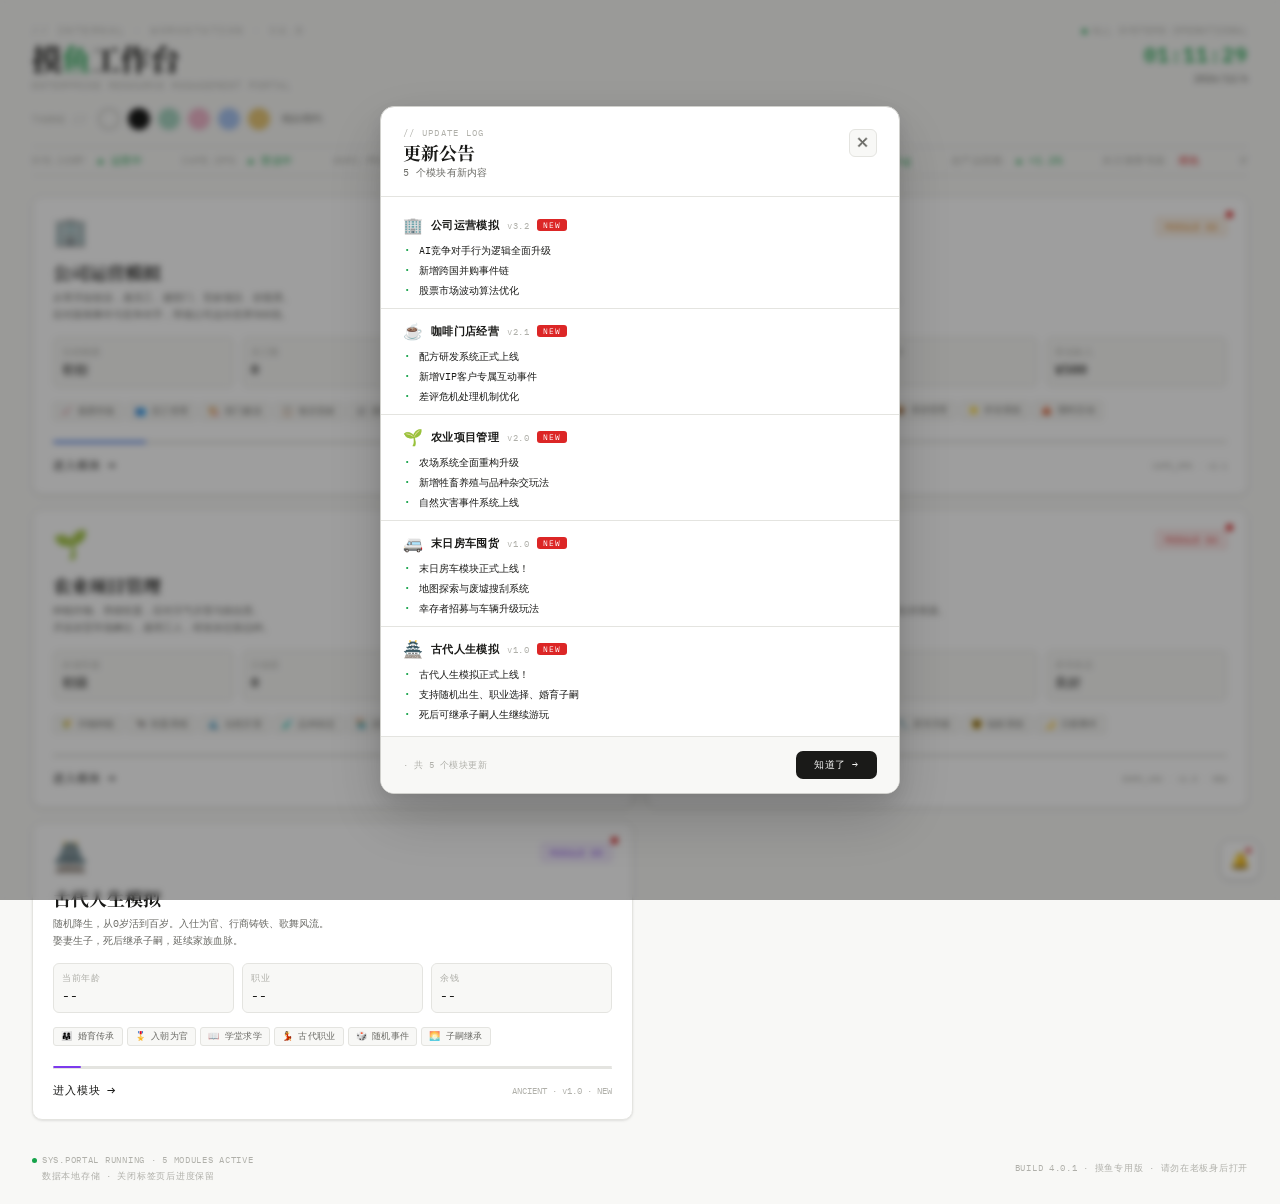
==== commit e361bce2: "new game" ====
--- a/index.html
+++ b/index.html
@@ -549,11 +549,35 @@
       <div class="enter-hint">DOOM_VAN · v1.0 · NEW</div>
     </div>
   </div>
+
+  <div class="game-card" style="--card-accent:var(--purple)" onclick="location.href='ancient.html'">
+    <div class="card-new-dot" id="dot-ancient"></div>
+    <div class="card-top">
+      <div class="card-icon">🏯</div>
+      <div class="card-badge" style="background:rgba(124,58,237,.08);color:var(--purple);border:1px solid rgba(124,58,237,.2)">MODULE 05</div>
+    </div>
+    <div class="card-name">古代人生模拟</div>
+    <div class="card-desc">随机降生，从0岁活到百岁。入仕为官、行商铸铁、歌舞风流。<br>娶妻生子，死后继承子嗣，延续家族血脉。</div>
+    <div class="card-stats">
+      <div class="cs"><div class="cs-lbl">当前年龄</div><div class="cs-val" id="h-anc-age">--</div></div>
+      <div class="cs"><div class="cs-lbl">职业</div><div class="cs-val" id="h-anc-job">--</div></div>
+      <div class="cs"><div class="cs-lbl">余钱</div><div class="cs-val" id="h-anc-money">--</div></div>
+    </div>
+    <div class="card-features">
+      <span class="feat">👨‍👩‍👧 婚育传承</span><span class="feat">🎖️ 入朝为官</span><span class="feat">📖 学堂求学</span>
+      <span class="feat">💃 古代职业</span><span class="feat">🎲 随机事件</span><span class="feat">🌅 子嗣继承</span>
+    </div>
+    <div class="mini-bar"><div class="mini-fill" id="h-anc-bar" style="width:5%;background:var(--purple)"></div></div>
+    <div class="card-enter">
+      <div class="enter-btn">进入模块 <span class="enter-arrow">→</span></div>
+      <div class="enter-hint">ANCIENT · v1.0 · NEW</div>
+    </div>
+  </div>
 </div>
 
 <div class="bottom">
   <div class="sys-info">
-    <span class="pdot pdot-g"></span>SYS.PORTAL RUNNING · 4 MODULES ACTIVE<br>
+    <span class="pdot pdot-g"></span>SYS.PORTAL RUNNING · 5 MODULES ACTIVE<br>
     <span style="margin-left:10px">数据本地存储 · 关闭标签页后进度保留</span>
   </div>
   <div class="ver">BUILD 4.0.1 · 摸鱼专用版 · 请勿在老板身后打开</div>
@@ -637,6 +661,16 @@
     const vhp=dm.vanHp||100;
     document.getElementById('h-doom-van').textContent=vhp>=80?'良好':vhp>=50?'受损':vhp>=25?'危险':'报废';
     document.getElementById('h-doom-bar').style.width=Math.min(95,((dm.day||0)/100)*100)+'%';
+
+    const an=JSON.parse(localStorage.getItem('ancient')||'{}');
+    if(an.name){
+      const ancJobs={'none':'无业','farmer':'农夫','smith':'铁匠','merchant':'行商','doctor':'药师','dancer':'歌舞伎','scholar':'书生','officer':'官员','monk':'僧侣','painter':'画师','soldier':'士兵'};
+      document.getElementById('h-anc-age').textContent=(an.dead?'已故 ':'')+(an.age||0)+'岁';
+      document.getElementById('h-anc-job').textContent=ancJobs[an.job||'none']||'无业';
+      const am=an.money||0;
+      document.getElementById('h-anc-money').textContent=am+'文';
+      document.getElementById('h-anc-bar').style.width=Math.min(95,((an.age||0)/100)*100)+'%';
+    }
   }catch(e){}
 }
 setInterval(tick,1000);tick();
@@ -667,13 +701,14 @@
    ───────────────────────────────────────── */
 
 const MODULES = [
-  { key:'corp', file:'corp.html' },
-  { key:'cafe', file:'cafe.html' },
-  { key:'farm', file:'farm.html' },
-  { key:'doom', file:'doom.html' },
+  { key:'corp',    file:'corp.html' },
+  { key:'cafe',    file:'cafe.html' },
+  { key:'farm',    file:'farm.html' },
+  { key:'doom',    file:'doom.html' },
+  { key:'ancient', file:'ancient.html' },
 ];
 
-const MODULE_DOTS = { corp:'dot-corp', cafe:'dot-cafe', farm:'dot-farm', doom:'dot-doom' };
+const MODULE_DOTS = { corp:'dot-corp', cafe:'dot-cafe', farm:'dot-farm', doom:'dot-doom', ancient:'dot-ancient' };
 
 function clGetRead(){
   try{return JSON.parse(localStorage.getItem('moyu-cl-read')||'{}')}catch(e){return{}}
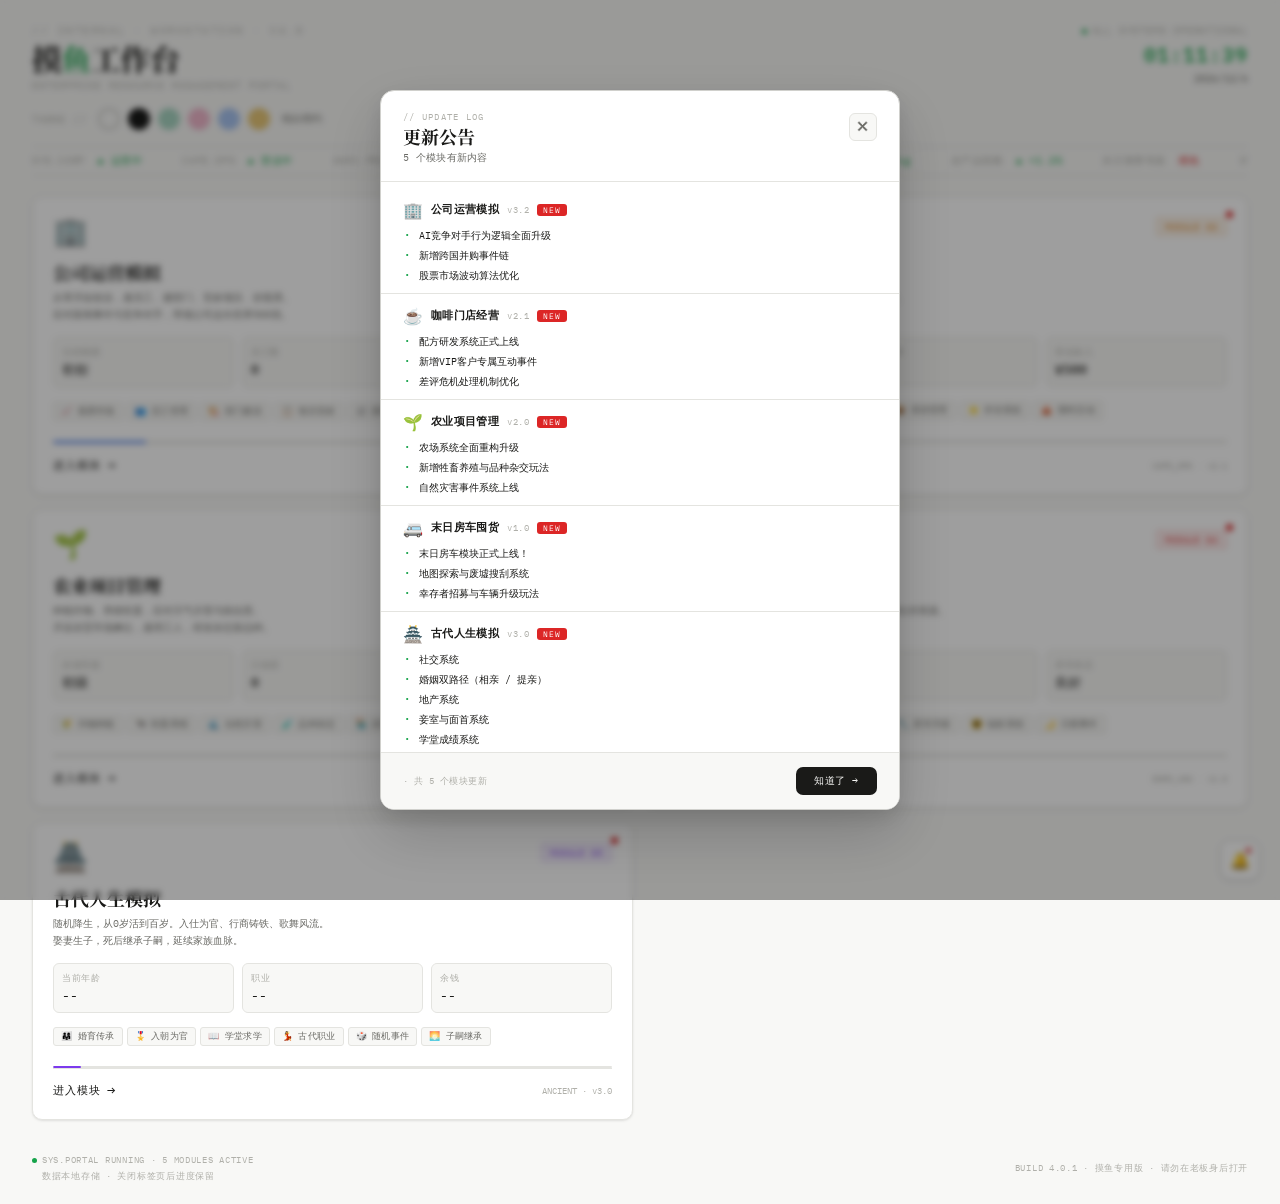
==== commit 5ff2dbc8: "Update index.html" ====
--- a/index.html
+++ b/index.html
@@ -474,7 +474,7 @@
     <div class="mini-bar"><div class="mini-fill fill-blue" id="h-corp-bar" style="width:5%"></div></div>
     <div class="card-enter">
       <div class="enter-btn">进入模块 <span class="enter-arrow">→</span></div>
-      <div class="enter-hint">CORP_SIM · v3.2</div>
+      <div class="enter-hint" id="hint-corp">CORP_SIM · v3.2</div>
     </div>
   </div>
 
@@ -498,7 +498,7 @@
     <div class="mini-bar"><div class="mini-fill fill-amber" id="h-cafe-bar" style="width:5%"></div></div>
     <div class="card-enter">
       <div class="enter-btn">进入模块 <span class="enter-arrow">→</span></div>
-      <div class="enter-hint">CAFE_OPS · v2.1</div>
+      <div class="enter-hint" id="hint-cafe">CAFE_OPS · v2.1</div>
     </div>
   </div>
 
@@ -522,7 +522,7 @@
     <div class="mini-bar"><div class="mini-fill fill-green" id="h-farm-bar" style="width:5%"></div></div>
     <div class="card-enter">
       <div class="enter-btn">进入模块 <span class="enter-arrow">→</span></div>
-      <div class="enter-hint">AGRI_PROJ · v2.0</div>
+      <div class="enter-hint" id="hint-farm">AGRI_PROJ · v2.0</div>
     </div>
   </div>
 
@@ -546,7 +546,7 @@
     <div class="mini-bar"><div class="mini-fill fill-red" id="h-doom-bar" style="width:5%"></div></div>
     <div class="card-enter">
       <div class="enter-btn">进入模块 <span class="enter-arrow">→</span></div>
-      <div class="enter-hint">DOOM_VAN · v1.0 · NEW</div>
+      <div class="enter-hint" id="hint-doom">DOOM_VAN · v1.0</div>
     </div>
   </div>
 
@@ -570,7 +570,7 @@
     <div class="mini-bar"><div class="mini-fill" id="h-anc-bar" style="width:5%;background:var(--purple)"></div></div>
     <div class="card-enter">
       <div class="enter-btn">进入模块 <span class="enter-arrow">→</span></div>
-      <div class="enter-hint">ANCIENT · v1.0 · NEW</div>
+      <div class="enter-hint" id="hint-ancient">ANCIENT · v3.0</div>
     </div>
   </div>
 </div>
@@ -714,6 +714,14 @@
   try{return JSON.parse(localStorage.getItem('moyu-cl-read')||'{}')}catch(e){return{}}
 }
 function clSetRead(rv){ localStorage.setItem('moyu-cl-read',JSON.stringify(rv)) }
+function todayStr(){ const d=new Date(); return d.getFullYear()+'-'+(d.getMonth()+1)+'-'+d.getDate(); }
+function clIsNew(read, key, version){
+  const r=read[key];
+  if(!r) return true;                          // 从未读过
+  if(r.version !== version) return true;       // 版本更新了
+  if(r.readDate !== todayStr()) return true;   // 今天还没弹过
+  return false;
+}
 
 // 从 HTML 文本中解析 <!-- CHANGELOG ... CHANGELOG --> 块
 function parseChangelog(html){
@@ -814,7 +822,7 @@
   document.body.style.overflow = '';
   // 标记全部已读
   const rv = clGetRead();
-  _allGroups.forEach(({key, data})=>{ rv[key] = data.version; });
+  _allGroups.forEach(({key, data})=>{ rv[key] = { version: data.version, readDate: todayStr() }; });
   clSetRead(rv);
   clUpdateDots(_allGroups);
 }
@@ -831,7 +839,7 @@
   const read = clGetRead();
   _allGroups = modules.map(({key, data})=>({
     key, data,
-    isNew: (read[key]||'') !== data.version
+    isNew: clIsNew(read, key, data.version)
   }));
   // 排序：新的在前
   _allGroups.sort((a,b)=> a.isNew===b.isNew ? 0 : a.isNew?-1:1);
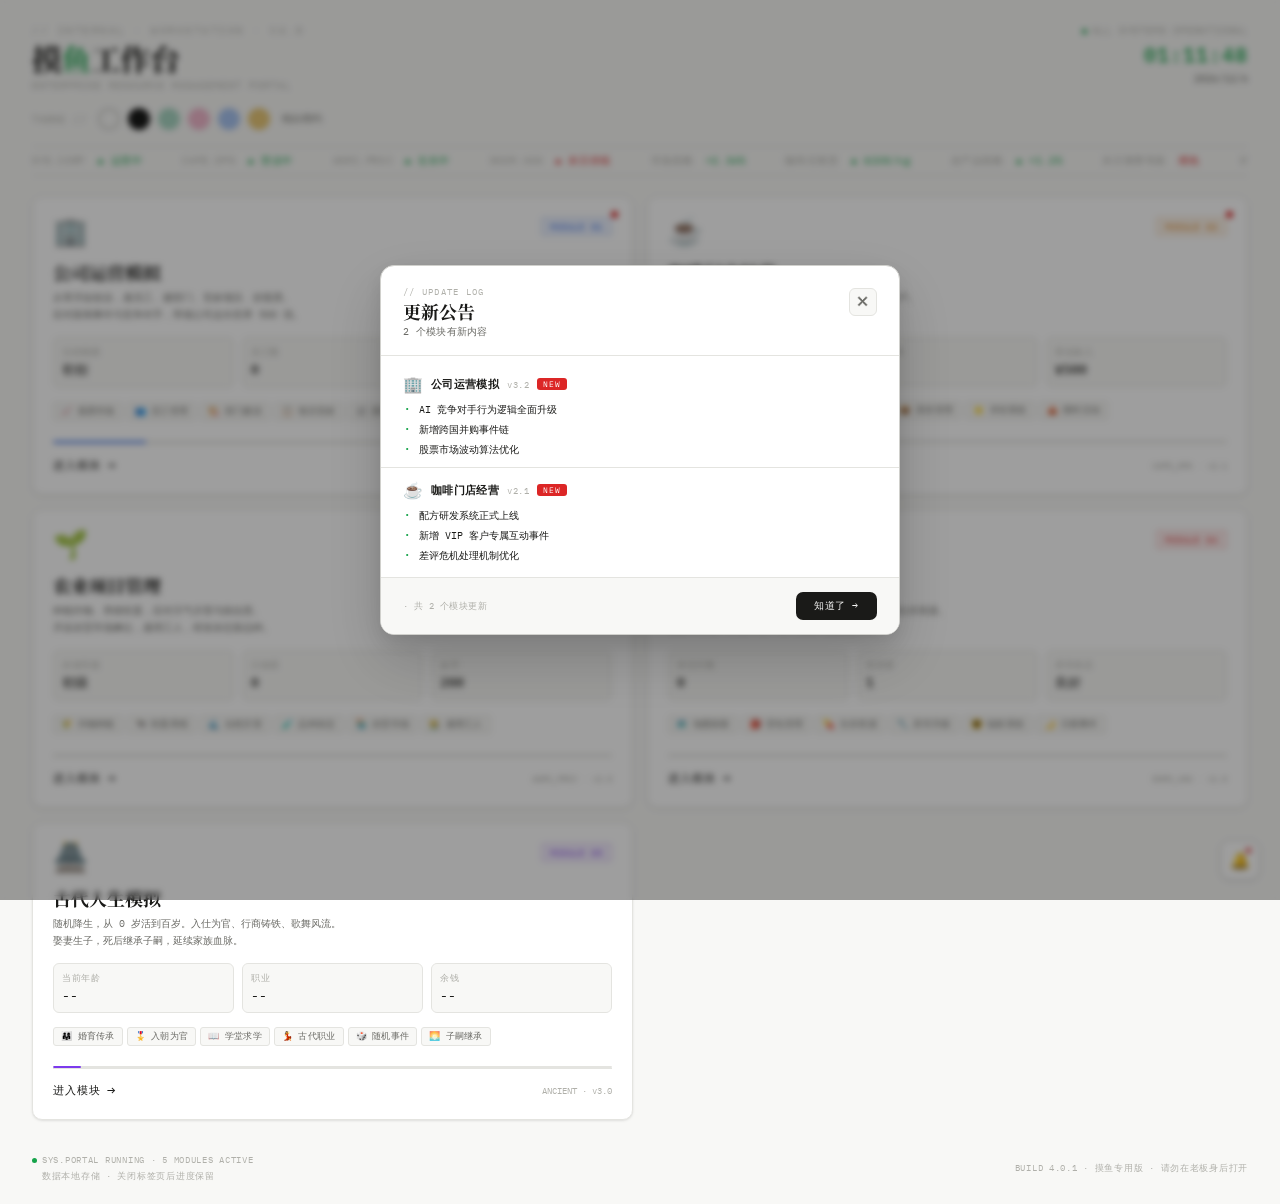
==== commit d7d9e1c2: "拆分" ====
--- a/index.html
+++ b/index.html
@@ -4,409 +4,20 @@
 <meta charset="UTF-8">
 <meta name="viewport" content="width=device-width, initial-scale=1.0">
 <title>摸鱼工作台 · 内部系统</title>
-<style>
-@import url('https://fonts.googleapis.com/css2?family=IBM+Plex+Mono:wght@300;400;500;600&family=Noto+Serif+SC:wght@400;600;700&display=swap');
-
-/* ===== THEME DEFINITIONS ===== */
-:root {
-  --mono:'IBM Plex Mono',monospace;
-  --serif:'Noto Serif SC',serif;
-}
-
-/* 1. 纸白简约 (default) */
-[data-theme="white"] {
-  --bg:#f8f8f6;--surface:#ffffff;--card:#ffffff;
-  --border:#e4e4e0;--border-l:#d0d0cc;
-  --text:#1a1a18;--muted:#6b6b66;--faint:#b0b0aa;
-  --green:#16a34a;--green-d:#15803d;--green-l:rgba(22,163,74,.08);
-  --amber:#d97706;--amber-d:#b45309;
-  --blue:#2563eb;--blue-d:#1d4ed8;--blue-l:rgba(37,99,235,.08);
-  --red:#dc2626;--red-d:#b91c1c;
-  --purple:#7c3aed;
-  --shadow:0 1px 3px rgba(0,0,0,.08),0 1px 2px rgba(0,0,0,.04);
-  --scanline:none;
-}
-
-/* 2. 暗黑终端 */
-[data-theme="dark"] {
-  --bg:#0e0f0e;--surface:#141514;--card:#191a19;
-  --border:#2a2b2a;--border-l:#363736;
-  --text:#e8e8e4;--muted:#8a8a84;--faint:#4a4a46;
-  --green:#4ade80;--green-d:#16a34a;--green-l:rgba(74,222,128,.08);
-  --amber:#fbbf24;--amber-d:#d97706;
-  --blue:#60a5fa;--blue-d:#2563eb;--blue-l:rgba(96,165,250,.08);
-  --red:#f87171;--red-d:#dc2626;
-  --purple:#c084fc;
-  --shadow:none;
-  --scanline:repeating-linear-gradient(0deg,transparent,transparent 2px,rgba(0,0,0,.03) 2px,rgba(0,0,0,.03) 4px);
-}
-
-/* 3. 薄荷绿 */
-[data-theme="mint"] {
-  --bg:#f0f7f4;--surface:#ffffff;--card:#ffffff;
-  --border:#c8e6da;--border-l:#a8d5c2;
-  --text:#1a2e26;--muted:#5a7a6e;--faint:#a0bfb4;
-  --green:#0d9063;--green-d:#0a7a54;--green-l:rgba(13,144,99,.08);
-  --amber:#d97706;--amber-d:#b45309;
-  --blue:#0369a1;--blue-d:#075985;--blue-l:rgba(3,105,161,.08);
-  --red:#dc2626;--red-d:#b91c1c;
-  --purple:#6d28d9;
-  --shadow:0 1px 3px rgba(0,0,0,.06);
-  --scanline:none;
-}
-
-/* 4. 樱花粉 */
-[data-theme="sakura"] {
-  --bg:#fdf4f7;--surface:#ffffff;--card:#ffffff;
-  --border:#f0d0dc;--border-l:#e0b0c0;
-  --text:#2a1a20;--muted:#7a5060;--faint:#c4a0b0;
-  --green:#16a34a;--green-d:#15803d;--green-l:rgba(22,163,74,.08);
-  --amber:#d97706;--amber-d:#b45309;
-  --blue:#7c3aed;--blue-d:#6d28d9;--blue-l:rgba(124,58,237,.08);
-  --red:#e11d48;--red-d:#be123c;
-  --purple:#db2777;
-  --shadow:0 1px 3px rgba(180,80,100,.08);
-  --scanline:none;
-}
-
-/* 5. 天空蓝 */
-[data-theme="sky"] {
-  --bg:#f0f6ff;--surface:#ffffff;--card:#ffffff;
-  --border:#c8dcf8;--border-l:#a8c4f0;
-  --text:#1a2040;--muted:#5060a0;--faint:#a0b0d8;
-  --green:#0d9488;--green-d:#0f766e;--green-l:rgba(13,148,136,.08);
-  --amber:#d97706;--amber-d:#b45309;
-  --blue:#2563eb;--blue-d:#1d4ed8;--blue-l:rgba(37,99,235,.08);
-  --red:#dc2626;--red-d:#b91c1c;
-  --purple:#7c3aed;
-  --shadow:0 1px 3px rgba(37,99,235,.08);
-  --scanline:none;
-}
-
-/* 6. 暖橙米 */
-[data-theme="warm"] {
-  --bg:#fdf8f0;--surface:#ffffff;--card:#ffffff;
-  --border:#ede0c8;--border-l:#d8c8a8;
-  --text:#2a2018;--muted:#7a6040;--faint:#c0a878;
-  --green:#16a34a;--green-d:#15803d;--green-l:rgba(22,163,74,.08);
-  --amber:#d97706;--amber-d:#b45309;--amber-l:rgba(217,119,6,.08);
-  --blue:#2563eb;--blue-d:#1d4ed8;--blue-l:rgba(37,99,235,.08);
-  --red:#dc2626;--red-d:#b91c1c;
-  --purple:#7c3aed;
-  --shadow:0 1px 3px rgba(180,120,40,.08);
-  --scanline:none;
-}
-
-/* ===== BASE STYLES ===== */
-*{box-sizing:border-box;margin:0;padding:0}
-html,body{height:100%}
-body{
-  font-family:var(--mono);
-  background:var(--bg);
-  color:var(--text);
-  min-height:100vh;
-  overflow-x:hidden;
-  transition:background .25s,color .25s;
-}
-body::after{
-  content:'';position:fixed;inset:0;
-  background:var(--scanline,none);
-  pointer-events:none;z-index:9999;
-}
-
-/* HEADER */
-.header{
-  padding:24px 32px 0;
-  display:flex;align-items:flex-start;justify-content:space-between;
-  flex-wrap:wrap;gap:12px;
-}
-.logo-block{}
-.logo-main{font-size:10px;letter-spacing:.25em;text-transform:uppercase;color:var(--faint);margin-bottom:6px}
-.logo-title{font-family:var(--serif);font-size:30px;font-weight:700;color:var(--text);letter-spacing:-.02em;line-height:1}
-.logo-title em{color:var(--green);font-style:normal}
-.logo-sub{font-size:10px;color:var(--faint);letter-spacing:.1em;margin-top:6px}
-.header-right{text-align:right;display:flex;flex-direction:column;align-items:flex-end;gap:4px}
-.sys-status{font-size:10px;color:var(--faint);letter-spacing:.08em}
-.sys-time{font-size:20px;font-weight:500;color:var(--green);letter-spacing:.05em}
-.sys-date{font-size:10px;color:var(--muted)}
-
-/* THEME SWITCHER */
-.theme-bar{
-  margin:16px 32px 0;
-  display:flex;align-items:center;gap:8px;
-  flex-wrap:wrap;
-}
-.theme-label{font-size:10px;color:var(--faint);letter-spacing:.08em;margin-right:4px;white-space:nowrap}
-.theme-btn{
-  width:22px;height:22px;border-radius:50%;
-  border:2px solid transparent;
-  cursor:pointer;transition:transform .15s,border-color .15s;
-  position:relative;
-}
-.theme-btn:hover{transform:scale(1.15)}
-.theme-btn.active{border-color:var(--text)}
-.theme-btn[data-t="white"]{background:#f8f8f6;border-color:#d0d0cc}
-.theme-btn[data-t="dark"]{background:#191a19}
-.theme-btn[data-t="mint"]{background:#a8d5c2}
-.theme-btn[data-t="sakura"]{background:#f0b8cc}
-.theme-btn[data-t="sky"]{background:#a8c4f0}
-.theme-btn[data-t="warm"]{background:#e8c878}
-.theme-name{font-size:10px;color:var(--muted);margin-left:4px}
-
-/* TICKER */
-.ticker{
-  margin:16px 32px 0;
-  border-top:1px solid var(--border);
-  border-bottom:1px solid var(--border);
-  padding:7px 0;overflow:hidden;position:relative;
-}
-.ticker-inner{display:flex;gap:40px;animation:ticker 30s linear infinite;white-space:nowrap}
-.ticker-item{font-size:10px;color:var(--faint);letter-spacing:.06em}
-.ticker-item span{color:var(--green);margin-left:6px}
-@keyframes ticker{0%{transform:translateX(0)}100%{transform:translateX(-50%)}}
-
-/* MAIN GRID */
-.main{
-  padding:20px 32px 32px;
-  display:grid;
-  grid-template-columns:1fr 1fr;
-  gap:14px;
-}
-
-/* GAME CARD */
-.game-card{
-  background:var(--card);
-  border:1px solid var(--border);
-  border-radius:10px;
-  padding:20px;
-  cursor:pointer;
-  position:relative;overflow:hidden;
-  transition:border-color .2s,transform .15s,box-shadow .2s;
-  display:flex;flex-direction:column;
-  box-shadow:var(--shadow);
-}
-.game-card:hover{border-color:var(--border-l);transform:translateY(-2px);box-shadow:0 4px 12px rgba(0,0,0,.1)}
-.game-card::before{content:'';position:absolute;inset:0;opacity:0;transition:opacity .2s;pointer-events:none}
-.game-card.corp::before{background:radial-gradient(ellipse at top left,var(--blue-l),transparent 60%)}
-.game-card.cafe::before{background:radial-gradient(ellipse at top left,rgba(217,119,6,.06),transparent 60%)}
-.game-card.farm::before{background:radial-gradient(ellipse at top left,var(--green-l),transparent 60%)}
-.game-card.doom::before{background:radial-gradient(ellipse at top left,rgba(220,38,38,.06),transparent 60%)}
-.game-card:hover::before{opacity:1}
-
-.card-top{display:flex;align-items:flex-start;justify-content:space-between;margin-bottom:14px}
-.card-icon{font-size:28px;line-height:1}
-.card-badge{font-size:9px;letter-spacing:.1em;padding:3px 8px;border-radius:3px;text-transform:uppercase}
-.badge-blue{background:var(--blue-l);color:var(--blue);border:1px solid rgba(37,99,235,.2)}
-.badge-amber{background:rgba(217,119,6,.08);color:var(--amber);border:1px solid rgba(217,119,6,.2)}
-.badge-green{background:var(--green-l);color:var(--green);border:1px solid rgba(22,163,74,.2)}
-.badge-red{background:rgba(220,38,38,.08);color:var(--red);border:1px solid rgba(220,38,38,.2)}
-
-.card-name{font-family:var(--serif);font-size:18px;font-weight:700;color:var(--text);margin-bottom:4px}
-.card-desc{font-size:10px;color:var(--muted);line-height:1.7;margin-bottom:14px}
-
-.card-stats{display:grid;grid-template-columns:repeat(3,1fr);gap:8px;margin-bottom:14px}
-.cs{background:var(--bg);border:1px solid var(--border);border-radius:6px;padding:8px}
-.cs-lbl{font-size:9px;color:var(--faint);text-transform:uppercase;letter-spacing:.08em;margin-bottom:2px}
-.cs-val{font-size:13px;font-weight:500;color:var(--text)}
-
-.card-features{display:flex;flex-wrap:wrap;gap:4px;margin-bottom:14px}
-.feat{font-size:9px;color:var(--muted);background:var(--bg);border:1px solid var(--border);padding:2px 7px;border-radius:3px;letter-spacing:.03em}
-
-.card-enter{display:flex;align-items:center;justify-content:space-between;padding-top:12px;border-top:1px solid var(--border);margin-top:auto}
-.enter-btn{font-size:11px;letter-spacing:.08em;color:var(--text);display:flex;align-items:center;gap:6px}
-.enter-arrow{font-size:14px;transition:transform .2s}
-.game-card:hover .enter-arrow{transform:translateX(4px)}
-.enter-hint{font-size:9px;color:var(--faint)}
-
-.mini-bar{height:2px;background:var(--border);border-radius:1px;margin-top:6px;overflow:hidden}
-.mini-fill{height:100%;border-radius:1px;transition:width .5s}
-.fill-blue{background:var(--blue)}
-.fill-amber{background:var(--amber)}
-.fill-green{background:var(--green)}
-.fill-red{background:var(--red)}
-
-/* BOTTOM */
-.bottom{
-  padding:0 32px 20px;
-  display:flex;align-items:center;justify-content:space-between;
-  flex-wrap:wrap;gap:8px;
-}
-.sys-info{font-size:9px;color:var(--faint);letter-spacing:.08em;line-height:1.8}
-.ver{font-size:9px;color:var(--faint);letter-spacing:.08em}
-
-/* PULSE DOT */
-.pdot{display:inline-block;width:5px;height:5px;border-radius:50%;margin-right:5px;vertical-align:middle}
-.pdot-g{background:var(--green);animation:pdot 2s infinite}
-.pdot-a{background:var(--amber);animation:pdot 2s .5s infinite}
-@keyframes pdot{0%,100%{opacity:1}50%{opacity:.3}}
-
-@keyframes fadeUp{from{opacity:0;transform:translateY(12px)}to{opacity:1;transform:translateY(0)}}
-.game-card{animation:fadeUp .4s ease both}
-
-/* ── CARD NEW DOT ── */
-.card-new-dot{
-  position:absolute;top:14px;right:14px;
-  width:7px;height:7px;border-radius:50%;
-  background:var(--red);
-  box-shadow:0 0 0 2px var(--card);
-  display:none;
-}
-.card-new-dot.on{display:block;animation:newpulse 1.8s ease-in-out infinite}
-@keyframes newpulse{0%,100%{box-shadow:0 0 0 2px var(--card),0 0 0 4px transparent}50%{box-shadow:0 0 0 2px var(--card),0 0 0 5px rgba(220,38,38,.25)}}
-
-/* ── CHANGELOG MODAL OVERLAY ── */
-.cl-overlay{
-  position:fixed;inset:0;
-  background:rgba(0,0,0,.38);
-  backdrop-filter:blur(3px);
-  -webkit-backdrop-filter:blur(3px);
-  z-index:1000;
-  display:flex;align-items:center;justify-content:center;
-  opacity:0;pointer-events:none;
-  transition:opacity .22s ease;
-}
-.cl-overlay.show{opacity:1;pointer-events:all}
-
-/* ── MODAL CARD ── */
-.cl-modal{
-  background:var(--surface);
-  border:1px solid var(--border-l);
-  border-radius:14px;
-  width:min(520px,92vw);
-  max-height:80vh;
-  display:flex;flex-direction:column;
-  box-shadow:0 24px 60px rgba(0,0,0,.18),0 8px 20px rgba(0,0,0,.1);
-  transform:translateY(16px) scale(.97);
-  transition:transform .25s cubic-bezier(.34,1.3,.64,1);
-  overflow:hidden;
-}
-.cl-overlay.show .cl-modal{transform:translateY(0) scale(1)}
-
-.cl-modal-head{
-  padding:20px 22px 16px;
-  border-bottom:1px solid var(--border);
-  display:flex;align-items:flex-start;justify-content:space-between;gap:12px;
-  flex-shrink:0;
-}
-.cl-head-left{}
-.cl-head-eyebrow{font-size:9px;letter-spacing:.14em;text-transform:uppercase;color:var(--faint);margin-bottom:5px}
-.cl-head-title{font-family:var(--serif);font-size:18px;font-weight:700;color:var(--text);line-height:1.1}
-.cl-head-sub{font-size:10px;color:var(--muted);margin-top:4px;letter-spacing:.03em}
-.cl-close{
-  width:28px;height:28px;border-radius:6px;border:1px solid var(--border);
-  background:var(--bg);color:var(--muted);
-  font-size:14px;cursor:pointer;
-  display:flex;align-items:center;justify-content:center;
-  flex-shrink:0;margin-top:2px;
-  transition:background .15s,color .15s,border-color .15s;
-}
-.cl-close:hover{background:var(--border);color:var(--text);border-color:var(--border-l)}
-
-.cl-modal-body{
-  overflow-y:auto;padding:6px 0 4px;
-  flex:1;
-  scrollbar-width:thin;scrollbar-color:var(--border) transparent;
-}
-.cl-modal-body::-webkit-scrollbar{width:4px}
-.cl-modal-body::-webkit-scrollbar-thumb{background:var(--border);border-radius:2px}
-
-/* ── GROUP: one per module ── */
-.cl-group{padding:14px 22px 10px;border-bottom:1px solid var(--border)}
-.cl-group:last-child{border-bottom:none}
-.cl-group-head{display:flex;align-items:center;gap:8px;margin-bottom:10px}
-.cl-group-icon{font-size:16px;line-height:1}
-.cl-group-name{font-size:11px;font-weight:600;color:var(--text);letter-spacing:.03em}
-.cl-group-ver{font-size:9px;color:var(--faint);letter-spacing:.06em}
-.cl-new-tag{
-  font-size:8px;letter-spacing:.1em;padding:1px 6px;border-radius:3px;
-  background:var(--red);color:#fff;text-transform:uppercase;
-  animation:newpulse2 2s infinite;
-}
-@keyframes newpulse2{0%,100%{opacity:1}50%{opacity:.7}}
-
-.cl-items{display:flex;flex-direction:column;gap:5px}
-.cl-item{
-  display:flex;align-items:baseline;gap:8px;
-  font-size:10px;color:var(--muted);line-height:1.5;
-}
-.cl-item::before{
-  content:'·';color:var(--faint);flex-shrink:0;
-  font-size:14px;line-height:1;margin-top:-1px;
-}
-.cl-item b{color:var(--text);font-weight:500}
-.cl-item.is-new{color:var(--text)}
-.cl-item.is-new::before{color:var(--green)}
-
-/* ── FOOTER ── */
-.cl-modal-foot{
-  padding:14px 22px;border-top:1px solid var(--border);
-  display:flex;align-items:center;justify-content:space-between;gap:10px;
-  flex-shrink:0;background:var(--bg);
-}
-.cl-foot-tip{font-size:9px;color:var(--faint);letter-spacing:.05em}
-.cl-foot-btn{
-  padding:7px 18px;border-radius:7px;
-  background:var(--text);color:var(--bg);
-  font-family:var(--mono);font-size:10px;letter-spacing:.06em;
-  border:none;cursor:pointer;
-  transition:opacity .15s;
-}
-.cl-foot-btn:hover{opacity:.82}
-
-/* ── ANNOUNCE BELL (corner trigger) ── */
-.cl-bell{
-  position:fixed;bottom:20px;right:20px;
-  width:40px;height:40px;border-radius:10px;
-  background:var(--surface);border:1px solid var(--border-l);
-  box-shadow:var(--shadow);
-  display:flex;align-items:center;justify-content:center;
-  cursor:pointer;font-size:16px;
-  transition:transform .15s,box-shadow .15s;
-  z-index:500;
-}
-.cl-bell:hover{transform:translateY(-2px);box-shadow:0 4px 14px rgba(0,0,0,.12)}
-.cl-bell-dot{
-  position:absolute;top:6px;right:7px;
-  width:7px;height:7px;border-radius:50%;
-  background:var(--red);border:1.5px solid var(--surface);
-  display:none;animation:newpulse 1.8s ease-in-out infinite;
-}
-.cl-bell-dot.on{display:block}
-.game-card:nth-child(1){animation-delay:.05s}
-.game-card:nth-child(2){animation-delay:.1s}
-.game-card:nth-child(3){animation-delay:.15s}
-.game-card:nth-child(4){animation-delay:.2s}
-
-/* ===== MOBILE ===== */
-@media(max-width:640px){
-  .header{padding:16px 16px 0}
-  .logo-title{font-size:24px}
-  .theme-bar{margin:12px 16px 0}
-  .ticker{margin:12px 16px 0}
-  .main{padding:14px 16px 24px;grid-template-columns:1fr;gap:12px}
-  .bottom{padding:0 16px 16px}
-  .card-stats{grid-template-columns:repeat(3,1fr)}
-  .header-right{display:none}
-}
-@media(max-width:400px){
-  .card-stats{grid-template-columns:repeat(2,1fr)}
-  .card-features .feat:nth-child(n+5){display:none}
-}
-</style>
-</head>
-<body>
+<link rel="stylesheet" href="styles/common.css">
 
 <script>
 // Apply theme immediately to avoid flash
 (function(){
   var t=localStorage.getItem('moyu-theme')||'white';
   document.documentElement.setAttribute('data-theme',t);
-  // Also set on body once ready
   document.addEventListener('DOMContentLoaded',function(){
     document.body.parentElement.setAttribute('data-theme',t);
   });
 })();
 </script>
+</head>
+<body>
 
 <div class="header">
   <div class="logo-block">
@@ -461,7 +72,7 @@
       <div class="card-badge badge-blue">MODULE 01</div>
     </div>
     <div class="card-name">公司运营模拟</div>
-    <div class="card-desc">从零开始创业，雇员工、建部门、竞标项目、炒股票。<br>应对新闻事件与竞争对手，带领公司走向世界500强。</div>
+    <div class="card-desc">从零开始创业，雇员工、建部门、竞标项目、炒股票。<br>应对新闻事件与竞争对手，带领公司走向世界 500 强。</div>
     <div class="card-stats">
       <div class="cs"><div class="cs-lbl">当前规模</div><div class="cs-val" id="h-corp-size">初创</div></div>
       <div class="cs"><div class="cs-lbl">员工数</div><div class="cs-val" id="h-corp-staff">0</div></div>
@@ -469,7 +80,7 @@
     </div>
     <div class="card-features">
       <span class="feat">📈 股票市场</span><span class="feat">👥 员工管理</span><span class="feat">🏗️ 部门建设</span>
-      <span class="feat">📋 项目竞标</span><span class="feat">📰 新闻事件</span><span class="feat">🤖 AI竞争对手</span>
+      <span class="feat">📋 项目竞标</span><span class="feat">📰 新闻事件</span><span class="feat">🤖 AI 竞争对手</span>
     </div>
     <div class="mini-bar"><div class="mini-fill fill-blue" id="h-corp-bar" style="width:5%"></div></div>
     <div class="card-enter">
@@ -485,14 +96,14 @@
       <div class="card-badge badge-amber">MODULE 02</div>
     </div>
     <div class="card-name">咖啡门店经营</div>
-    <div class="card-desc">手动制作每一杯咖啡，研发独家配方，经营VIP客户。<br>管理库存、应对刁钻差评，打造五星网红咖啡馆。</div>
+    <div class="card-desc">手动制作每一杯咖啡，研发独家配方，经营 VIP 客户。<br>管理库存、应对刁钻差评，打造五星网红咖啡馆。</div>
     <div class="card-stats">
       <div class="cs"><div class="cs-lbl">门店评级</div><div class="cs-val" id="h-cafe-rating">⭐</div></div>
       <div class="cs"><div class="cs-lbl">完成订单</div><div class="cs-val" id="h-cafe-orders">0</div></div>
       <div class="cs"><div class="cs-lbl">营业收入</div><div class="cs-val" id="h-cafe-cash">¥500</div></div>
     </div>
     <div class="card-features">
-      <span class="feat">☕ 手冲制作</span><span class="feat">🧪 配方研发</span><span class="feat">👑 VIP客户</span>
+      <span class="feat">☕ 手冲制作</span><span class="feat">🧪 配方研发</span><span class="feat">👑 VIP 客户</span>
       <span class="feat">📦 库存管理</span><span class="feat">⭐ 评价系统</span><span class="feat">🎪 限时活动</span>
     </div>
     <div class="mini-bar"><div class="mini-fill fill-amber" id="h-cafe-bar" style="width:5%"></div></div>
@@ -557,7 +168,7 @@
       <div class="card-badge" style="background:rgba(124,58,237,.08);color:var(--purple);border:1px solid rgba(124,58,237,.2)">MODULE 05</div>
     </div>
     <div class="card-name">古代人生模拟</div>
-    <div class="card-desc">随机降生，从0岁活到百岁。入仕为官、行商铸铁、歌舞风流。<br>娶妻生子，死后继承子嗣，延续家族血脉。</div>
+    <div class="card-desc">随机降生，从 0 岁活到百岁。入仕为官、行商铸铁、歌舞风流。<br>娶妻生子，死后继承子嗣，延续家族血脉。</div>
     <div class="card-stats">
       <div class="cs"><div class="cs-lbl">当前年龄</div><div class="cs-val" id="h-anc-age">--</div></div>
       <div class="cs"><div class="cs-lbl">职业</div><div class="cs-val" id="h-anc-job">--</div></div>
@@ -583,7 +194,6 @@
   <div class="ver">BUILD 4.0.1 · 摸鱼专用版 · 请勿在老板身后打开</div>
 </div>
 
-<!-- ═══ CHANGELOG MODAL ═══ -->
 <div class="cl-overlay" id="cl-overlay" onclick="clOverlayClick(event)">
   <div class="cl-modal" id="cl-modal">
     <div class="cl-modal-head">
@@ -594,9 +204,7 @@
       </div>
       <button class="cl-close" onclick="clClose()">✕</button>
     </div>
-    <div class="cl-modal-body" id="cl-modal-body">
-      <!-- Groups injected here -->
-    </div>
+    <div class="cl-modal-body" id="cl-modal-body"></div>
     <div class="cl-modal-foot">
       <span class="cl-foot-tip" id="cl-foot-tip">· 仅显示未读更新</span>
       <button class="cl-foot-btn" onclick="clClose()">知道了 →</button>
@@ -604,16 +212,12 @@
   </div>
 </div>
 
-<!-- Bell trigger (bottom-right) -->
 <div class="cl-bell" id="cl-bell" onclick="clOpen(true)" title="查看更新公告">
   🔔
   <div class="cl-bell-dot" id="cl-bell-dot"></div>
 </div>
 
 <script>
-/* ─────────────────────────────────────────
-   THEME
-───────────────────────────────────────── */
 const THEME_NAMES={white:'纸白简约',dark:'暗黑终端',mint:'薄荷绿',sakura:'樱花粉',sky:'天空蓝',warm:'暖橙米'};
 function setTheme(t){
   localStorage.setItem('moyu-theme',t);
@@ -623,9 +227,6 @@
 }
 (function(){setTheme(localStorage.getItem('moyu-theme')||'white')})();
 
-/* ─────────────────────────────────────────
-   CLOCK + GAME STATS
-───────────────────────────────────────── */
 function tick(){
   const n=new Date();
   const el=document.getElementById('hub-time'),ed=document.getElementById('hub-date');
@@ -633,7 +234,7 @@
   if(ed)ed.textContent=n.toLocaleDateString('zh-CN');
   try{
     const cs=JSON.parse(localStorage.getItem('corp')||'{}');
-    const lvls=['初创','小型','中型','大型','跨国','500强'];
+    const lvls=['初创','小型','中型','大型','跨国','500 强'];
     document.getElementById('h-corp-size').textContent=lvls[Math.min((cs.level||1)-1,5)];
     document.getElementById('h-corp-staff').textContent=Object.values(cs.staffCounts||{}).reduce((a,b)=>a+b,0);
     const t=cs.total||0;
@@ -675,31 +276,6 @@
 }
 setInterval(tick,1000);tick();
 
-/* ─────────────────────────────────────────
-   CHANGELOG SYSTEM (fetch版)
-   ─────────────────────────────────────────
-   index 启动时直接 fetch 读取各子模块文件，
-   解析里面的 CHANGELOG 数据块，与已读版本对比，
-   有新版本自动弹窗。
-
-   【你更新游戏时只需要改子模块里的这段数据】：
-   在每个子模块 HTML 的任意位置维护一个这样的注释块：
-
-   <!-- CHANGELOG
-   {
-     "version": "2.2",
-     "icon": "☕",
-     "name": "咖啡门店经营",
-     "entries": [
-       { "v": "2.2", "date": "2025-03-27", "items": ["新增季节限定菜单", "修复VIP客户bug"] },
-       { "v": "2.1", "date": "2025-03-20", "items": ["配方研发上线"] }
-     ]
-   }
-   CHANGELOG -->
-
-   改完重新部署，玩家刷新 index 就自动弹出公告。
-   ───────────────────────────────────────── */
-
 const MODULES = [
   { key:'corp',    file:'corp.html' },
   { key:'cafe',    file:'cafe.html' },
@@ -717,25 +293,23 @@
 function todayStr(){ const d=new Date(); return d.getFullYear()+'-'+(d.getMonth()+1)+'-'+d.getDate(); }
 function clIsNew(read, key, version){
   const r=read[key];
-  if(!r) return true;                          // 从未读过
-  if(r.version !== version) return true;       // 版本更新了
-  if(r.readDate !== todayStr()) return true;   // 今天还没弹过
+  if(!r) return true;
+  if(r.version !== version) return true;
+  if(r.readDate !== todayStr()) return true;
   return false;
 }
 
-// 从 HTML 文本中解析 <!-- CHANGELOG ... CHANGELOG --> 块
 function parseChangelog(html){
   const m = html.match(/<!--\s*CHANGELOG\s*([\s\S]*?)\s*CHANGELOG\s*-->/);
   if(!m) return null;
   try{ return JSON.parse(m[1].trim()); }catch(e){ return null; }
 }
 
-// fetch 所有模块，返回解析好的数据数组
 async function fetchAllModules(){
   const results = [];
   await Promise.all(MODULES.map(async ({key, file})=>{
     try{
-      const res = await fetch(file + '?_=' + Date.now()); // 加时间戳防缓存
+      const res = await fetch(file + '?_=' + Date.now());
       const html = await res.text();
       const data = parseChangelog(html);
       if(data) results.push({ key, data });
@@ -790,7 +364,6 @@
 
 function clUpdateDots(groups){
   let anyNew = false;
-  // 先全清
   Object.values(MODULE_DOTS).forEach(id=>{
     const d = document.getElementById(id);
     if(d) d.classList.remove('on');
@@ -808,7 +381,7 @@
   return anyNew;
 }
 
-let _allGroups = []; // 缓存供铃铛按钮用
+let _allGroups = [];
 
 function clOpen(showAll){
   const groups = showAll ? _allGroups : _allGroups.filter(g=>g.isNew);
@@ -820,7 +393,6 @@
 function clClose(){
   document.getElementById('cl-overlay').classList.remove('show');
   document.body.style.overflow = '';
-  // 标记全部已读
   const rv = clGetRead();
   _allGroups.forEach(({key, data})=>{ rv[key] = { version: data.version, readDate: todayStr() }; });
   clSetRead(rv);
@@ -833,7 +405,6 @@
 
 document.addEventListener('keydown',e=>{ if(e.key==='Escape') clClose(); });
 
-// 启动：fetch 所有模块 → 检测新版本 → 自动弹窗
 (async function(){
   const modules = await fetchAllModules();
   const read = clGetRead();
@@ -841,7 +412,6 @@
     key, data,
     isNew: clIsNew(read, key, data.version)
   }));
-  // 排序：新的在前
   _allGroups.sort((a,b)=> a.isNew===b.isNew ? 0 : a.isNew?-1:1);
 
   const anyNew = clUpdateDots(_allGroups);
--- a/styles/common.css
+++ b/styles/common.css
@@ -0,0 +1,1036 @@
+/* ═══════════════════════════════════════════════════════════
+   摸鱼工作台 - 共用样式库
+   包含：主题变量、基础样式、共用组件
+   ═══════════════════════════════════════════════════════════ */
+
+@import url('https://fonts.googleapis.com/css2?family=IBM+Plex+Mono:wght@300;400;500;600&family=Noto+Serif+SC:wght@400;600;700&display=swap');
+
+/* ===== THEME DEFINITIONS ===== */
+:root {
+  --mono: 'IBM Plex Mono', monospace;
+  --serif: 'Noto Serif SC', serif;
+}
+
+/* 1. 纸白简约 (default) */
+[data-theme="white"] {
+  --bg: #f8f8f6;
+  --surface: #ffffff;
+  --card: #ffffff;
+  --border: #e4e4e0;
+  --border-l: #d0d0cc;
+  --text: #1a1a18;
+  --muted: #6b6b66;
+  --faint: #b0b0aa;
+  --green: #16a34a;
+  --green-d: #15803d;
+  --green-l: rgba(22, 163, 74, .08);
+  --amber: #d97706;
+  --amber-d: #b45309;
+  --blue: #2563eb;
+  --blue-d: #1d4ed8;
+  --blue-l: rgba(37, 99, 235, .08);
+  --red: #dc2626;
+  --red-d: #b91c1c;
+  --purple: #7c3aed;
+  --shadow: 0 1px 3px rgba(0, 0, 0, .08), 0 1px 2px rgba(0, 0, 0, .04);
+  --scanline: none;
+}
+
+/* 2. 暗黑终端 */
+[data-theme="dark"] {
+  --bg: #0e0f0e;
+  --surface: #141514;
+  --card: #191a19;
+  --border: #2a2b2a;
+  --border-l: #363736;
+  --text: #e8e8e4;
+  --muted: #8a8a84;
+  --faint: #4a4a46;
+  --green: #4ade80;
+  --green-d: #16a34a;
+  --green-l: rgba(74, 222, 128, .08);
+  --amber: #fbbf24;
+  --amber-d: #d97706;
+  --blue: #60a5fa;
+  --blue-d: #2563eb;
+  --blue-l: rgba(96, 165, 250, .08);
+  --red: #f87171;
+  --red-d: #dc2626;
+  --purple: #c084fc;
+  --shadow: none;
+  --scanline: repeating-linear-gradient(0deg, transparent, transparent 2px, rgba(0, 0, 0, .03) 2px, rgba(0, 0, 0, .03) 4px);
+}
+
+/* 3. 薄荷绿 */
+[data-theme="mint"] {
+  --bg: #f0f7f4;
+  --surface: #ffffff;
+  --card: #ffffff;
+  --border: #c8e6da;
+  --border-l: #a8d5c2;
+  --text: #1a2e26;
+  --muted: #5a7a6e;
+  --faint: #a0bfb4;
+  --green: #0d9063;
+  --green-d: #0a7a54;
+  --green-l: rgba(13, 144, 99, .08);
+  --amber: #d97706;
+  --amber-d: #b45309;
+  --blue: #0369a1;
+  --blue-d: #075985;
+  --blue-l: rgba(3, 105, 161, .08);
+  --red: #dc2626;
+  --red-d: #b91c1c;
+  --purple: #6d28d9;
+  --shadow: 0 1px 3px rgba(0, 0, 0, .06);
+  --scanline: none;
+}
+
+/* 4. 樱花粉 */
+[data-theme="sakura"] {
+  --bg: #fdf4f7;
+  --surface: #ffffff;
+  --card: #ffffff;
+  --border: #f0d0dc;
+  --border-l: #e0b0c0;
+  --text: #2a1a20;
+  --muted: #7a5060;
+  --faint: #c4a0b0;
+  --green: #16a34a;
+  --green-d: #15803d;
+  --green-l: rgba(22, 163, 74, .08);
+  --amber: #d97706;
+  --amber-d: #b45309;
+  --blue: #7c3aed;
+  --blue-d: #6d28d9;
+  --blue-l: rgba(124, 58, 237, .08);
+  --red: #e11d48;
+  --red-d: #be123c;
+  --purple: #db2777;
+  --shadow: 0 1px 3px rgba(180, 80, 100, .08);
+  --scanline: none;
+}
+
+/* 5. 天空蓝 */
+[data-theme="sky"] {
+  --bg: #f0f6ff;
+  --surface: #ffffff;
+  --card: #ffffff;
+  --border: #c8dcf8;
+  --border-l: #a8c4f0;
+  --text: #1a2040;
+  --muted: #5060a0;
+  --faint: #a0b0d8;
+  --green: #0d9488;
+  --green-d: #0f766e;
+  --green-l: rgba(13, 148, 136, .08);
+  --amber: #d97706;
+  --amber-d: #b45309;
+  --blue: #2563eb;
+  --blue-d: #1d4ed8;
+  --blue-l: rgba(37, 99, 235, .08);
+  --red: #dc2626;
+  --red-d: #b91c1c;
+  --purple: #7c3aed;
+  --shadow: 0 1px 3px rgba(37, 99, 235, .08);
+  --scanline: none;
+}
+
+/* 6. 暖橙米 */
+[data-theme="warm"] {
+  --bg: #fdf8f0;
+  --surface: #ffffff;
+  --card: #ffffff;
+  --border: #ede0c8;
+  --border-l: #d8c8a8;
+  --text: #2a2018;
+  --muted: #7a6040;
+  --faint: #c0a878;
+  --green: #16a34a;
+  --green-d: #15803d;
+  --green-l: rgba(22, 163, 74, .08);
+  --amber: #d97706;
+  --amber-d: #b45309;
+  --amber-l: rgba(217, 119, 6, .08);
+  --blue: #2563eb;
+  --blue-d: #1d4ed8;
+  --blue-l: rgba(37, 99, 235, .08);
+  --red: #dc2626;
+  --red-d: #b91c1c;
+  --purple: #7c3aed;
+  --shadow: 0 1px 3px rgba(180, 120, 40, .08);
+  --scanline: none;
+}
+
+/* ===== BASE STYLES ===== */
+* {
+  box-sizing: border-box;
+  margin: 0;
+  padding: 0;
+}
+
+html,
+body {
+  height: 100%;
+}
+
+body {
+  font-family: var(--mono);
+  background: var(--bg);
+  color: var(--text);
+  min-height: 100vh;
+  overflow-x: hidden;
+  transition: background .25s, color .25s;
+}
+
+body::after {
+  content: '';
+  position: fixed;
+  inset: 0;
+  background: var(--scanline, none);
+  pointer-events: none;
+  z-index: 9999;
+}
+
+/* ===== HEADER ===== */
+.header {
+  padding: 24px 32px 0;
+  display: flex;
+  align-items: flex-start;
+  justify-content: space-between;
+  flex-wrap: wrap;
+  gap: 12px;
+}
+
+.logo-block {}
+
+.logo-main {
+  font-size: 10px;
+  letter-spacing: .25em;
+  text-transform: uppercase;
+  color: var(--faint);
+  margin-bottom: 6px;
+}
+
+.logo-title {
+  font-family: var(--serif);
+  font-size: 30px;
+  font-weight: 700;
+  color: var(--text);
+  letter-spacing: -.02em;
+  line-height: 1;
+}
+
+.logo-title em {
+  color: var(--green);
+  font-style: normal;
+}
+
+.logo-sub {
+  font-size: 10px;
+  color: var(--faint);
+  letter-spacing: .1em;
+  margin-top: 6px;
+}
+
+.header-right {
+  text-align: right;
+  display: flex;
+  flex-direction: column;
+  align-items: flex-end;
+  gap: 4px;
+}
+
+.sys-status {
+  font-size: 10px;
+  color: var(--faint);
+  letter-spacing: .08em;
+}
+
+.sys-time {
+  font-size: 20px;
+  font-weight: 500;
+  color: var(--green);
+  letter-spacing: .05em;
+}
+
+.sys-date {
+  font-size: 10px;
+  color: var(--muted);
+}
+
+/* ===== THEME SWITCHER ===== */
+.theme-bar {
+  margin: 16px 32px 0;
+  display: flex;
+  align-items: center;
+  gap: 8px;
+  flex-wrap: wrap;
+}
+
+.theme-label {
+  font-size: 10px;
+  color: var(--faint);
+  letter-spacing: .08em;
+  margin-right: 4px;
+  white-space: nowrap;
+}
+
+.theme-btn {
+  width: 22px;
+  height: 22px;
+  border-radius: 50%;
+  border: 2px solid transparent;
+  cursor: pointer;
+  transition: transform .15s, border-color .15s;
+  position: relative;
+}
+
+.theme-btn:hover {
+  transform: scale(1.15);
+}
+
+.theme-btn.active {
+  border-color: var(--text);
+}
+
+.theme-btn[data-t="white"] {
+  background: #f8f8f6;
+  border-color: #d0d0cc;
+}
+
+.theme-btn[data-t="dark"] {
+  background: #191a19;
+}
+
+.theme-btn[data-t="mint"] {
+  background: #a8d5c2;
+}
+
+.theme-btn[data-t="sakura"] {
+  background: #f0b8cc;
+}
+
+.theme-btn[data-t="sky"] {
+  background: #a8c4f0;
+}
+
+.theme-btn[data-t="warm"] {
+  background: #e8c878;
+}
+
+.theme-name {
+  font-size: 10px;
+  color: var(--muted);
+  margin-left: 4px;
+}
+
+/* ===== TICKER ===== */
+.ticker {
+  margin: 16px 32px 0;
+  border-top: 1px solid var(--border);
+  border-bottom: 1px solid var(--border);
+  padding: 7px 0;
+  overflow: hidden;
+  position: relative;
+}
+
+.ticker-inner {
+  display: flex;
+  gap: 40px;
+  animation: ticker 30s linear infinite;
+  white-space: nowrap;
+}
+
+.ticker-item {
+  font-size: 10px;
+  color: var(--faint);
+  letter-spacing: .06em;
+}
+
+.ticker-item span {
+  color: var(--green);
+  margin-left: 6px;
+}
+
+@keyframes ticker {
+  0% {
+    transform: translateX(0);
+  }
+
+  100% {
+    transform: translateX(-50%);
+  }
+}
+
+/* ===== MAIN GRID ===== */
+.main {
+  padding: 20px 32px 32px;
+  display: grid;
+  grid-template-columns: 1fr 1fr;
+  gap: 14px;
+}
+
+/* ===== GAME CARD ===== */
+.game-card {
+  background: var(--card);
+  border: 1px solid var(--border);
+  border-radius: 10px;
+  padding: 20px;
+  cursor: pointer;
+  position: relative;
+  overflow: hidden;
+  transition: border-color .2s, transform .15s, box-shadow .2s;
+  display: flex;
+  flex-direction: column;
+  box-shadow: var(--shadow);
+}
+
+.game-card:hover {
+  border-color: var(--border-l);
+  transform: translateY(-2px);
+  box-shadow: 0 4px 12px rgba(0, 0, 0, .1);
+}
+
+.game-card::before {
+  content: '';
+  position: absolute;
+  inset: 0;
+  opacity: 0;
+  transition: opacity .2s;
+  pointer-events: none;
+}
+
+.game-card.corp::before {
+  background: radial-gradient(ellipse at top left, var(--blue-l), transparent 60%);
+}
+
+.game-card.cafe::before {
+  background: radial-gradient(ellipse at top left, rgba(217, 119, 6, .06), transparent 60%);
+}
+
+.game-card.farm::before {
+  background: radial-gradient(ellipse at top left, var(--green-l), transparent 60%);
+}
+
+.game-card.doom::before {
+  background: radial-gradient(ellipse at top left, rgba(220, 38, 38, .06), transparent 60%);
+}
+
+.game-card:hover::before {
+  opacity: 1;
+}
+
+.card-top {
+  display: flex;
+  align-items: flex-start;
+  justify-content: space-between;
+  margin-bottom: 14px;
+}
+
+.card-icon {
+  font-size: 28px;
+  line-height: 1;
+}
+
+.card-badge {
+  font-size: 9px;
+  letter-spacing: .1em;
+  padding: 3px 8px;
+  border-radius: 3px;
+  text-transform: uppercase;
+}
+
+.badge-blue {
+  background: var(--blue-l);
+  color: var(--blue);
+  border: 1px solid rgba(37, 99, 235, .2);
+}
+
+.badge-amber {
+  background: rgba(217, 119, 6, .08);
+  color: var(--amber);
+  border: 1px solid rgba(217, 119, 6, .2);
+}
+
+.badge-green {
+  background: var(--green-l);
+  color: var(--green);
+  border: 1px solid rgba(22, 163, 74, .2);
+}
+
+.badge-red {
+  background: rgba(220, 38, 38, .08);
+  color: var(--red);
+  border: 1px solid rgba(220, 38, 38, .2);
+}
+
+.card-name {
+  font-family: var(--serif);
+  font-size: 18px;
+  font-weight: 700;
+  color: var(--text);
+  margin-bottom: 4px;
+}
+
+.card-desc {
+  font-size: 10px;
+  color: var(--muted);
+  line-height: 1.7;
+  margin-bottom: 14px;
+}
+
+.card-stats {
+  display: grid;
+  grid-template-columns: repeat(3, 1fr);
+  gap: 8px;
+  margin-bottom: 14px;
+}
+
+.cs {
+  background: var(--bg);
+  border: 1px solid var(--border);
+  border-radius: 6px;
+  padding: 8px;
+}
+
+.cs-lbl {
+  font-size: 9px;
+  color: var(--faint);
+  text-transform: uppercase;
+  letter-spacing: .08em;
+  margin-bottom: 2px;
+}
+
+.cs-val {
+  font-size: 13px;
+  font-weight: 500;
+  color: var(--text);
+}
+
+.card-features {
+  display: flex;
+  flex-wrap: wrap;
+  gap: 4px;
+  margin-bottom: 14px;
+}
+
+.feat {
+  font-size: 9px;
+  color: var(--muted);
+  background: var(--bg);
+  border: 1px solid var(--border);
+  padding: 2px 7px;
+  border-radius: 3px;
+  letter-spacing: .03em;
+}
+
+.card-enter {
+  display: flex;
+  align-items: center;
+  justify-content: space-between;
+  padding-top: 12px;
+  border-top: 1px solid var(--border);
+  margin-top: auto;
+}
+
+.enter-btn {
+  font-size: 11px;
+  letter-spacing: .08em;
+  color: var(--text);
+  display: flex;
+  align-items: center;
+  gap: 6px;
+}
+
+.enter-arrow {
+  font-size: 14px;
+  transition: transform .2s;
+}
+
+.game-card:hover .enter-arrow {
+  transform: translateX(4px);
+}
+
+.enter-hint {
+  font-size: 9px;
+  color: var(--faint);
+}
+
+.mini-bar {
+  height: 2px;
+  background: var(--border);
+  border-radius: 1px;
+  margin-top: 6px;
+  overflow: hidden;
+}
+
+.mini-fill {
+  height: 100%;
+  border-radius: 1px;
+  transition: width .5s;
+}
+
+.fill-blue {
+  background: var(--blue);
+}
+
+.fill-amber {
+  background: var(--amber);
+}
+
+.fill-green {
+  background: var(--green);
+}
+
+.fill-red {
+  background: var(--red);
+}
+
+/* ===== BOTTOM BAR ===== */
+.bottom {
+  padding: 0 32px 20px;
+  display: flex;
+  align-items: center;
+  justify-content: space-between;
+  flex-wrap: wrap;
+  gap: 8px;
+}
+
+.sys-info {
+  font-size: 9px;
+  color: var(--faint);
+  letter-spacing: .08em;
+  line-height: 1.8;
+}
+
+.ver {
+  font-size: 9px;
+  color: var(--faint);
+  letter-spacing: .08em;
+}
+
+/* ===== PULSE DOT ===== */
+.pdot {
+  display: inline-block;
+  width: 5px;
+  height: 5px;
+  border-radius: 50%;
+  margin-right: 5px;
+  vertical-align: middle;
+}
+
+.pdot-g {
+  background: var(--green);
+  animation: pdot 2s infinite;
+}
+
+.pdot-a {
+  background: var(--amber);
+  animation: pdot 2s .5s infinite;
+}
+
+@keyframes pdot {
+
+  0%,
+  100% {
+    opacity: 1;
+  }
+
+  50% {
+    opacity: .3;
+  }
+}
+
+@keyframes fadeUp {
+  from {
+    opacity: 0;
+    transform: translateY(12px);
+  }
+
+  to {
+    opacity: 1;
+    transform: translateY(0);
+  }
+}
+
+.game-card {
+  animation: fadeUp .4s ease both;
+}
+
+.game-card:nth-child(1) {
+  animation-delay: .05s;
+}
+
+.game-card:nth-child(2) {
+  animation-delay: .1s;
+}
+
+.game-card:nth-child(3) {
+  animation-delay: .15s;
+}
+
+.game-card:nth-child(4) {
+  animation-delay: .2s;
+}
+
+/* ===== CARD NEW DOT ===== */
+.card-new-dot {
+  position: absolute;
+  top: 14px;
+  right: 14px;
+  width: 7px;
+  height: 7px;
+  border-radius: 50%;
+  background: var(--red);
+  box-shadow: 0 0 0 2px var(--card);
+  display: none;
+}
+
+.card-new-dot.on {
+  display: block;
+  animation: newpulse 1.8s ease-in-out infinite;
+}
+
+@keyframes newpulse {
+
+  0%,
+  100% {
+    box-shadow: 0 0 0 2px var(--card), 0 0 0 4px transparent;
+  }
+
+  50% {
+    box-shadow: 0 0 0 2px var(--card), 0 0 0 5px rgba(220, 38, 38, .25);
+  }
+}
+
+/* ===== CHANGELOG MODAL ===== */
+.cl-overlay {
+  position: fixed;
+  inset: 0;
+  background: rgba(0, 0, 0, .38);
+  backdrop-filter: blur(3px);
+  -webkit-backdrop-filter: blur(3px);
+  z-index: 1000;
+  display: flex;
+  align-items: center;
+  justify-content: center;
+  opacity: 0;
+  pointer-events: none;
+  transition: opacity .22s ease;
+}
+
+.cl-overlay.show {
+  opacity: 1;
+  pointer-events: all;
+}
+
+.cl-modal {
+  background: var(--surface);
+  border: 1px solid var(--border-l);
+  border-radius: 14px;
+  width: min(520px, 92vw);
+  max-height: 80vh;
+  display: flex;
+  flex-direction: column;
+  box-shadow: 0 24px 60px rgba(0, 0, 0, .18), 0 8px 20px rgba(0, 0, 0, .1);
+  transform: translateY(16px) scale(.97);
+  transition: transform .25s cubic-bezier(.34, 1.3, .64, 1);
+  overflow: hidden;
+}
+
+.cl-overlay.show .cl-modal {
+  transform: translateY(0) scale(1);
+}
+
+.cl-modal-head {
+  padding: 20px 22px 16px;
+  border-bottom: 1px solid var(--border);
+  display: flex;
+  align-items: flex-start;
+  justify-content: space-between;
+  gap: 12px;
+  flex-shrink: 0;
+}
+
+.cl-head-left {}
+
+.cl-head-eyebrow {
+  font-size: 9px;
+  letter-spacing: .14em;
+  text-transform: uppercase;
+  color: var(--faint);
+  margin-bottom: 5px;
+}
+
+.cl-head-title {
+  font-family: var(--serif);
+  font-size: 18px;
+  font-weight: 700;
+  color: var(--text);
+  line-height: 1.1;
+}
+
+.cl-head-sub {
+  font-size: 10px;
+  color: var(--muted);
+  margin-top: 4px;
+  letter-spacing: .03em;
+}
+
+.cl-close {
+  width: 28px;
+  height: 28px;
+  border-radius: 6px;
+  border: 1px solid var(--border);
+  background: var(--bg);
+  color: var(--muted);
+  font-size: 14px;
+  cursor: pointer;
+  display: flex;
+  align-items: center;
+  justify-content: center;
+  flex-shrink: 0;
+  margin-top: 2px;
+  transition: background .15s, color .15s, border-color .15s;
+}
+
+.cl-close:hover {
+  background: var(--border);
+  color: var(--text);
+  border-color: var(--border-l);
+}
+
+.cl-modal-body {
+  overflow-y: auto;
+  padding: 6px 0 4px;
+  flex: 1;
+  scrollbar-width: thin;
+  scrollbar-color: var(--border) transparent;
+}
+
+.cl-modal-body::-webkit-scrollbar {
+  width: 4px;
+}
+
+.cl-modal-body::-webkit-scrollbar-thumb {
+  background: var(--border);
+  border-radius: 2px;
+}
+
+.cl-group {
+  padding: 14px 22px 10px;
+  border-bottom: 1px solid var(--border);
+}
+
+.cl-group:last-child {
+  border-bottom: none;
+}
+
+.cl-group-head {
+  display: flex;
+  align-items: center;
+  gap: 8px;
+  margin-bottom: 10px;
+}
+
+.cl-group-icon {
+  font-size: 16px;
+  line-height: 1;
+}
+
+.cl-group-name {
+  font-size: 11px;
+  font-weight: 600;
+  color: var(--text);
+  letter-spacing: .03em;
+}
+
+.cl-group-ver {
+  font-size: 9px;
+  color: var(--faint);
+  letter-spacing: .06em;
+}
+
+.cl-new-tag {
+  font-size: 8px;
+  letter-spacing: .1em;
+  padding: 1px 6px;
+  border-radius: 3px;
+  background: var(--red);
+  color: #fff;
+  text-transform: uppercase;
+  animation: newpulse2 2s infinite;
+}
+
+@keyframes newpulse2 {
+
+  0%,
+  100% {
+    opacity: 1;
+  }
+
+  50% {
+    opacity: .7;
+  }
+}
+
+.cl-items {
+  display: flex;
+  flex-direction: column;
+  gap: 5px;
+}
+
+.cl-item {
+  display: flex;
+  align-items: baseline;
+  gap: 8px;
+  font-size: 10px;
+  color: var(--muted);
+  line-height: 1.5;
+}
+
+.cl-item::before {
+  content: '·';
+  color: var(--faint);
+  flex-shrink: 0;
+  font-size: 14px;
+  line-height: 1;
+  margin-top: -1px;
+}
+
+.cl-item b {
+  color: var(--text);
+  font-weight: 500;
+}
+
+.cl-item.is-new {
+  color: var(--text);
+}
+
+.cl-item.is-new::before {
+  color: var(--green);
+}
+
+.cl-modal-foot {
+  padding: 14px 22px;
+  border-top: 1px solid var(--border);
+  display: flex;
+  align-items: center;
+  justify-content: space-between;
+  gap: 10px;
+  flex-shrink: 0;
+  background: var(--bg);
+}
+
+.cl-foot-tip {
+  font-size: 9px;
+  color: var(--faint);
+  letter-spacing: .05em;
+}
+
+.cl-foot-btn {
+  padding: 7px 18px;
+  border-radius: 7px;
+  background: var(--text);
+  color: var(--bg);
+  font-family: var(--mono);
+  font-size: 10px;
+  letter-spacing: .06em;
+  border: none;
+  cursor: pointer;
+  transition: opacity .15s;
+}
+
+.cl-foot-btn:hover {
+  opacity: .82;
+}
+
+/* ===== ANNOUNCE BELL ===== */
+.cl-bell {
+  position: fixed;
+  bottom: 20px;
+  right: 20px;
+  width: 40px;
+  height: 40px;
+  border-radius: 10px;
+  background: var(--surface);
+  border: 1px solid var(--border-l);
+  box-shadow: var(--shadow);
+  display: flex;
+  align-items: center;
+  justify-content: center;
+  cursor: pointer;
+  font-size: 16px;
+  transition: transform .15s, box-shadow .15s;
+  z-index: 500;
+}
+
+.cl-bell:hover {
+  transform: translateY(-2px);
+  box-shadow: 0 4px 14px rgba(0, 0, 0, .12);
+}
+
+.cl-bell-dot {
+  position: absolute;
+  top: 6px;
+  right: 7px;
+  width: 7px;
+  height: 7px;
+  border-radius: 50%;
+  background: var(--red);
+  border: 1.5px solid var(--surface);
+  display: none;
+  animation: newpulse 1.8s ease-in-out infinite;
+}
+
+.cl-bell-dot.on {
+  display: block;
+}
+
+/* ===== RESPONSIVE ===== */
+@media (max-width: 640px) {
+  .header {
+    padding: 16px 16px 0;
+  }
+
+  .logo-title {
+    font-size: 24px;
+  }
+
+  .theme-bar {
+    margin: 12px 16px 0;
+  }
+
+  .ticker {
+    margin: 12px 16px 0;
+  }
+
+  .main {
+    padding: 14px 16px 24px;
+    grid-template-columns: 1fr;
+    gap: 12px;
+  }
+
+  .bottom {
+    padding: 0 16px 16px;
+  }
+
+  .card-stats {
+    grid-template-columns: repeat(3, 1fr);
+  }
+
+  .header-right {
+    display: none;
+  }
+}
+
+@media (max-width: 400px) {
+  .card-stats {
+    grid-template-columns: repeat(2, 1fr);
+  }
+
+  .card-features .feat:nth-child(n+5) {
+    display: none;
+  }
+}
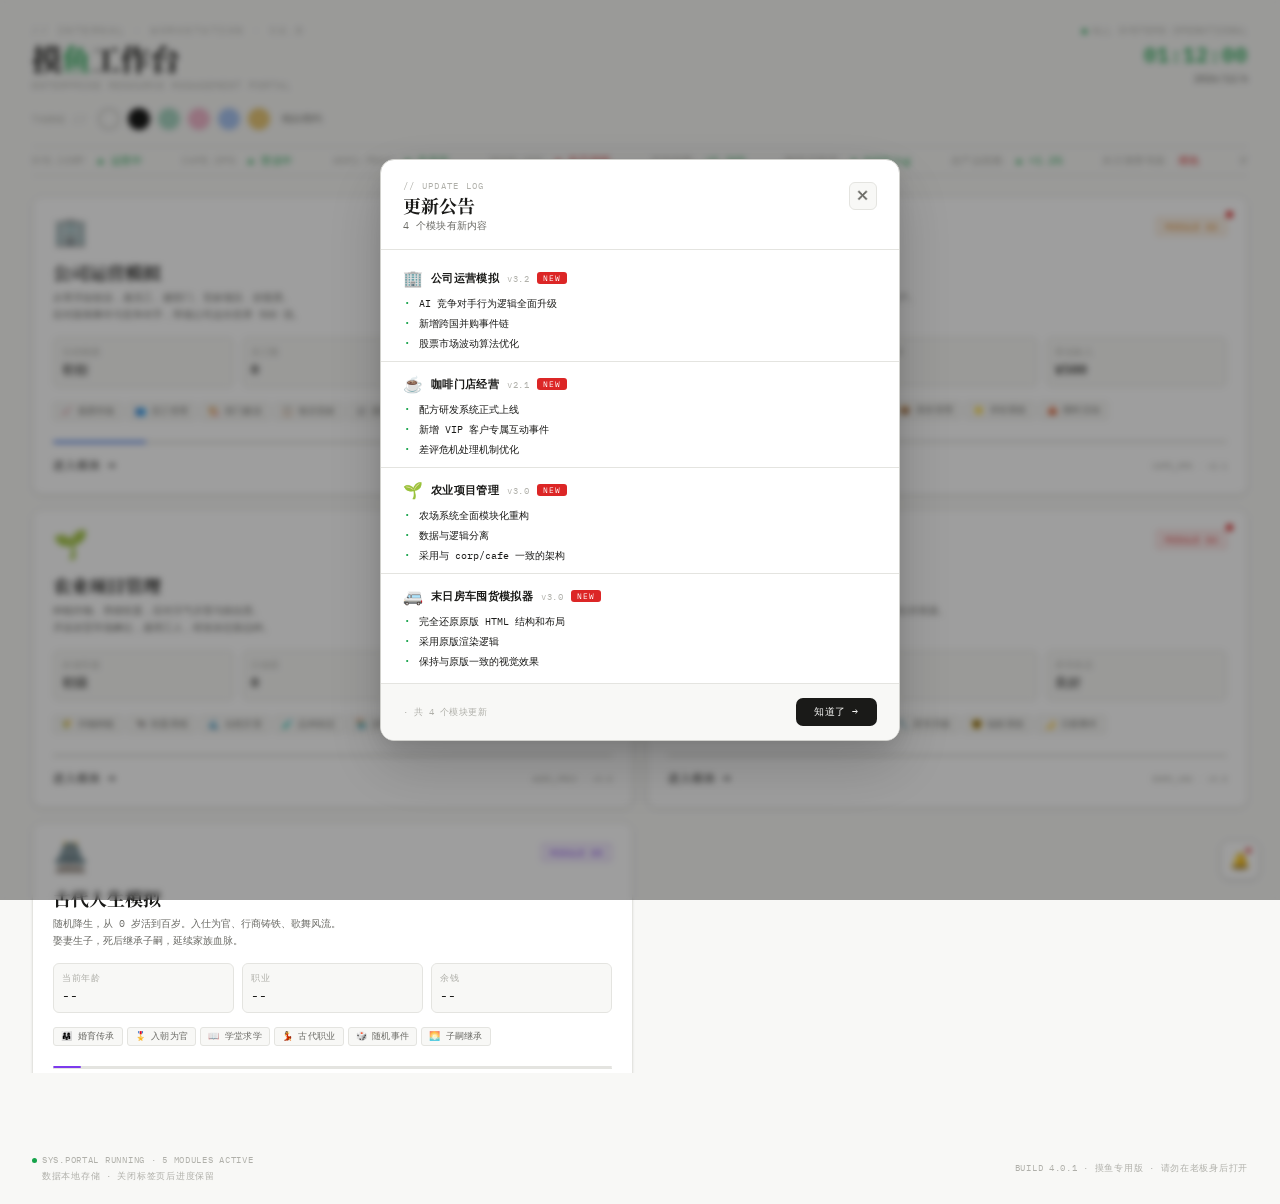
==== commit e35cc839: "1" ====
--- a/index.html
+++ b/index.html
@@ -133,7 +133,7 @@
     <div class="mini-bar"><div class="mini-fill fill-green" id="h-farm-bar" style="width:5%"></div></div>
     <div class="card-enter">
       <div class="enter-btn">进入模块 <span class="enter-arrow">→</span></div>
-      <div class="enter-hint" id="hint-farm">AGRI_PROJ · v2.0</div>
+      <div class="enter-hint" id="hint-farm">AGRI_PROJ · v3.0</div>
     </div>
   </div>
 
@@ -157,7 +157,7 @@
     <div class="mini-bar"><div class="mini-fill fill-red" id="h-doom-bar" style="width:5%"></div></div>
     <div class="card-enter">
       <div class="enter-btn">进入模块 <span class="enter-arrow">→</span></div>
-      <div class="enter-hint" id="hint-doom">DOOM_VAN · v1.0</div>
+      <div class="enter-hint" id="hint-doom">DOOM_VAN · v3.0</div>
     </div>
   </div>
 
@@ -181,7 +181,7 @@
     <div class="mini-bar"><div class="mini-fill" id="h-anc-bar" style="width:5%;background:var(--purple)"></div></div>
     <div class="card-enter">
       <div class="enter-btn">进入模块 <span class="enter-arrow">→</span></div>
-      <div class="enter-hint" id="hint-ancient">ANCIENT · v3.0</div>
+      <div class="enter-hint" id="hint-ancient">ANCIENT · v3.3</div>
     </div>
   </div>
 </div>
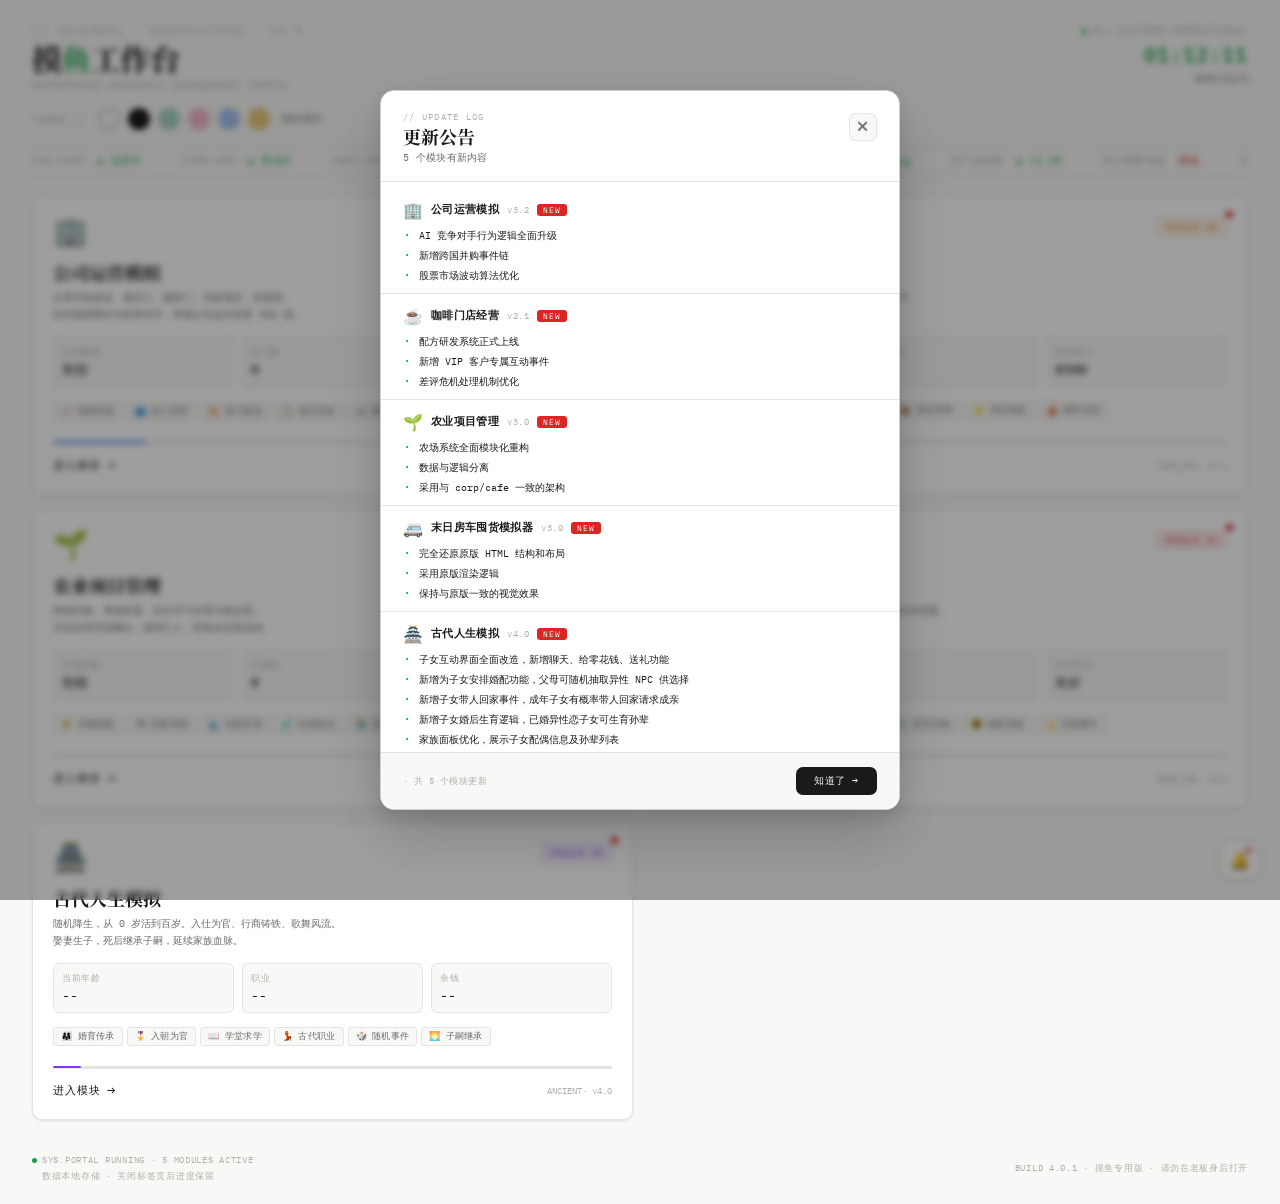
==== commit 05502ec7: "4.0" ====
--- a/index.html
+++ b/index.html
@@ -181,7 +181,7 @@
     <div class="mini-bar"><div class="mini-fill" id="h-anc-bar" style="width:5%;background:var(--purple)"></div></div>
     <div class="card-enter">
       <div class="enter-btn">进入模块 <span class="enter-arrow">→</span></div>
-      <div class="enter-hint" id="hint-ancient">ANCIENT · v3.3</div>
+      <div class="enter-hint" id="hint-ancient">ANCIENT · v4.0</div>
     </div>
   </div>
 </div>
@@ -418,6 +418,15 @@
   if(anyNew){
     setTimeout(()=>clOpen(false), 420);
   }
+  
+  // 自动更新卡片上的版本号显示
+  modules.forEach(({key, data})=>{
+    const hintEl = document.getElementById(`hint-${key}`);
+    if(hintEl){
+      const prefix = hintEl.textContent.split('·')[0].trim();
+      hintEl.textContent = `${prefix}· v${data.version}`;
+    }
+  });
 })();
 </script>
 </body>
